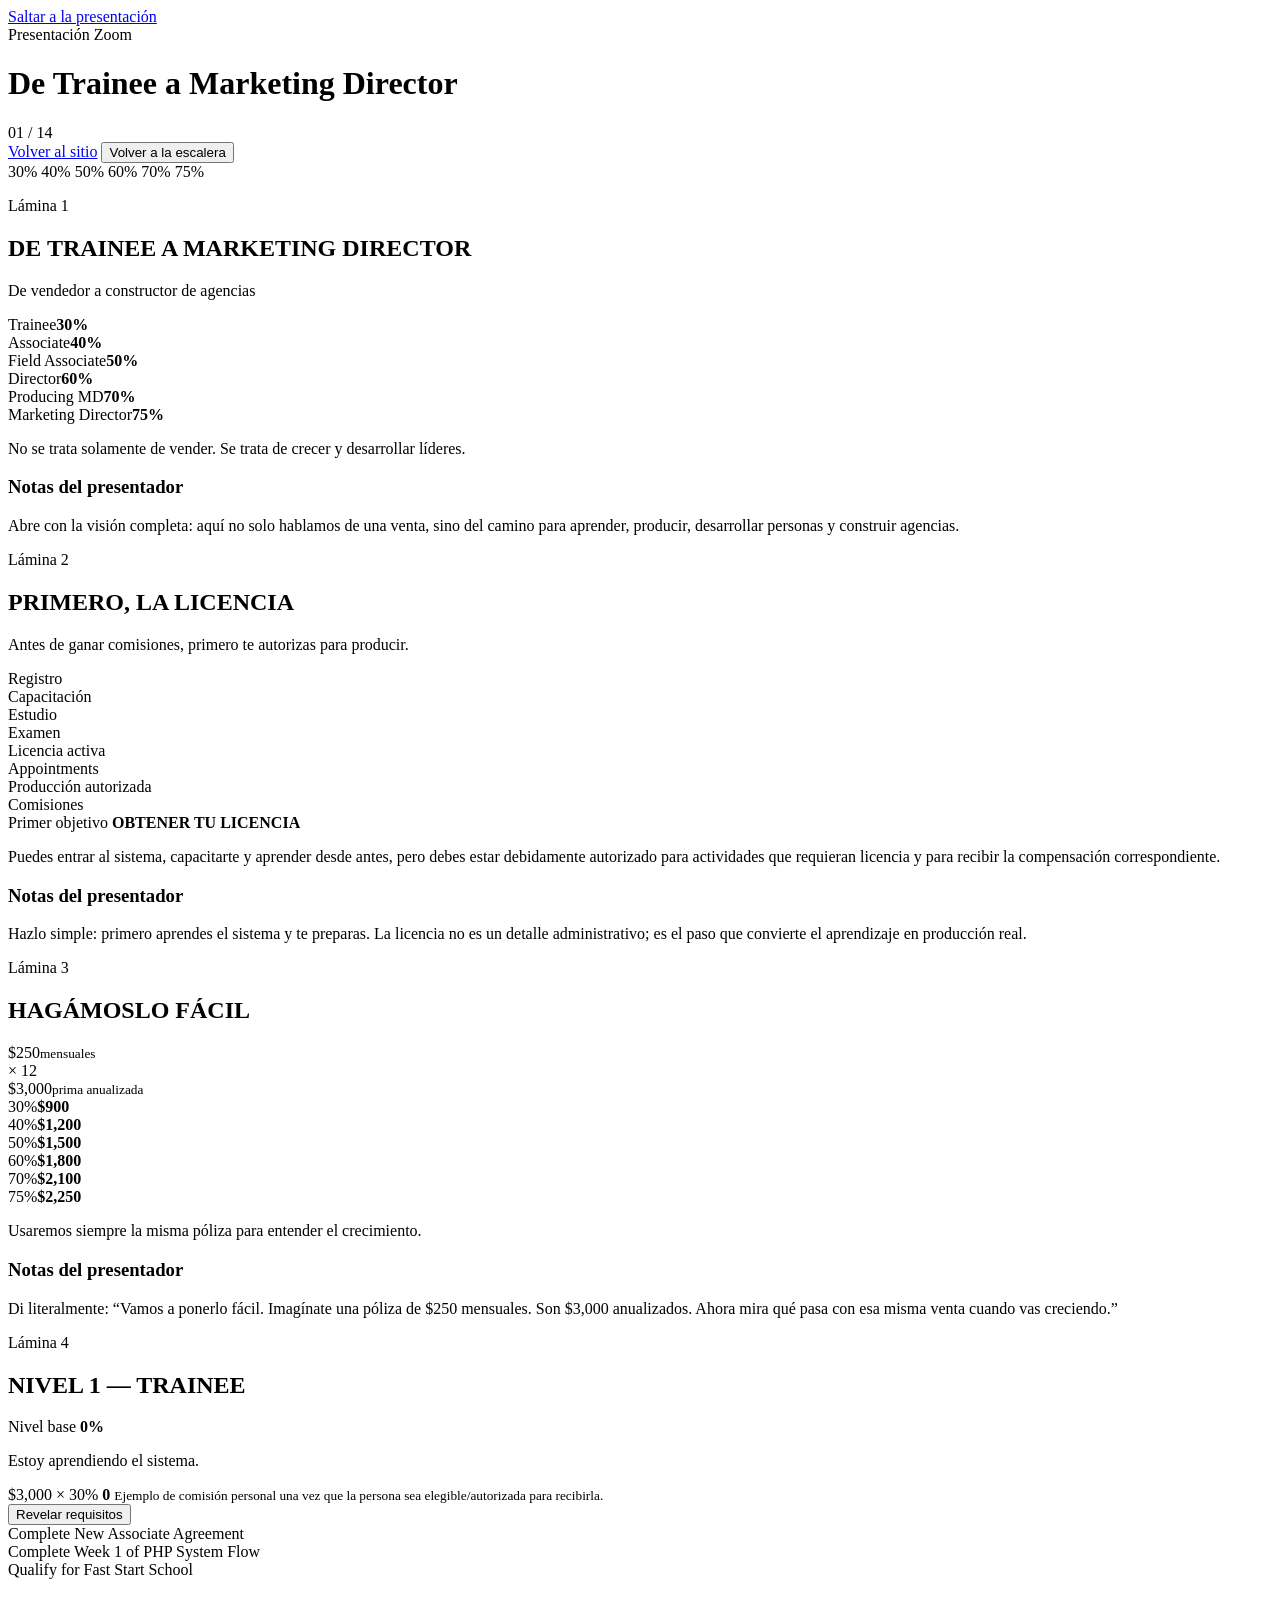
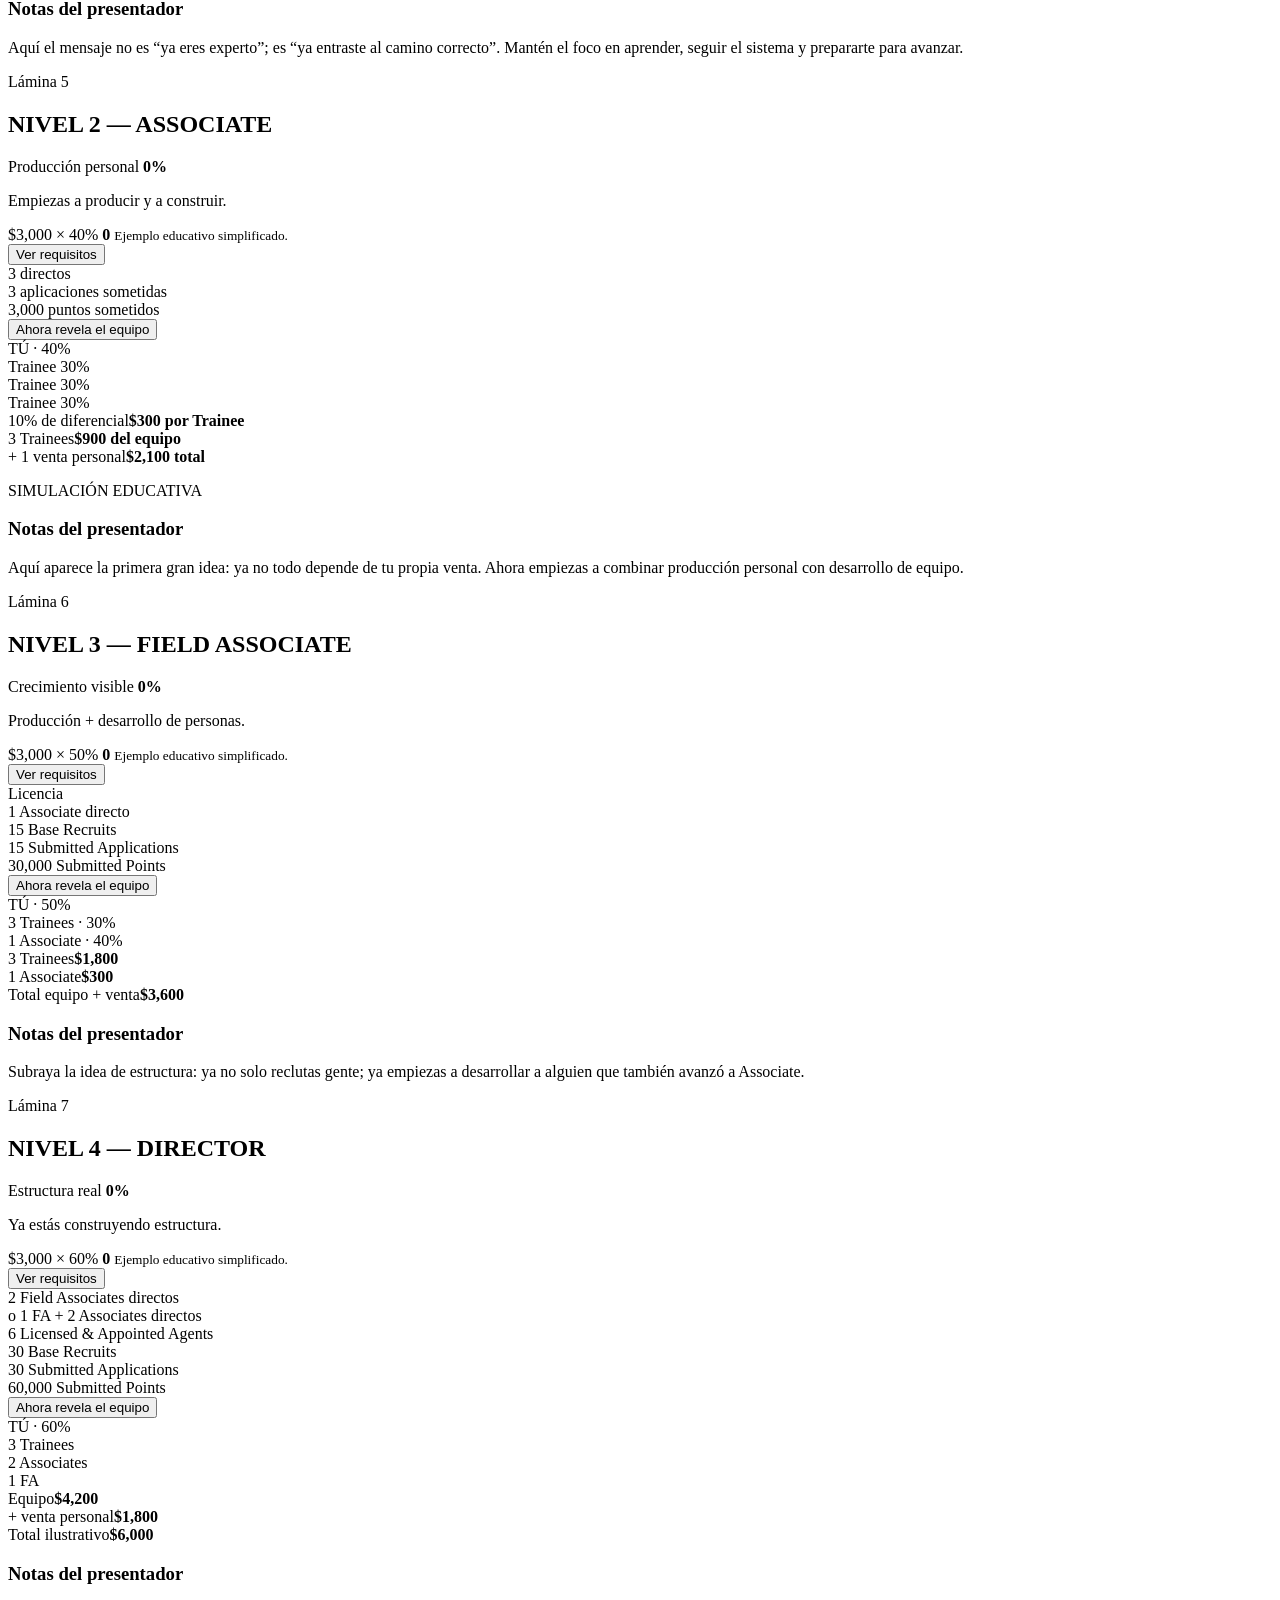
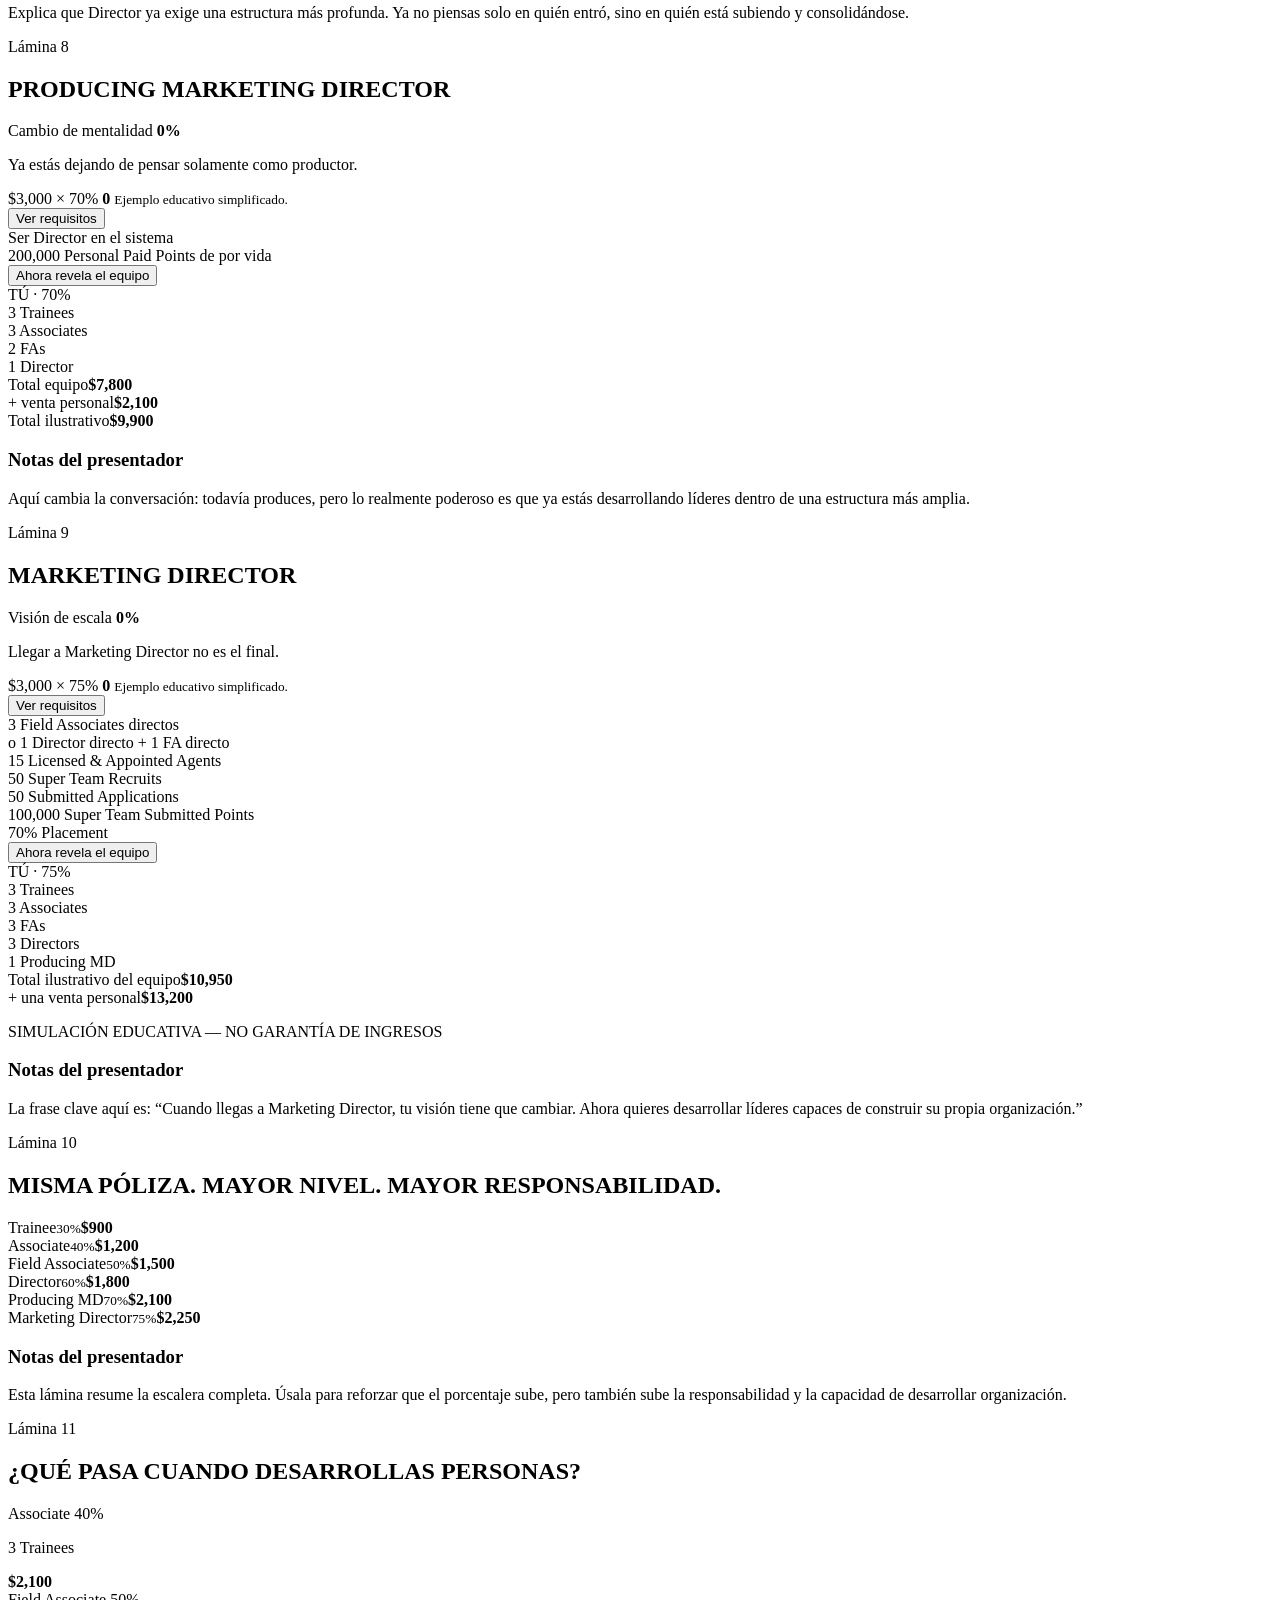
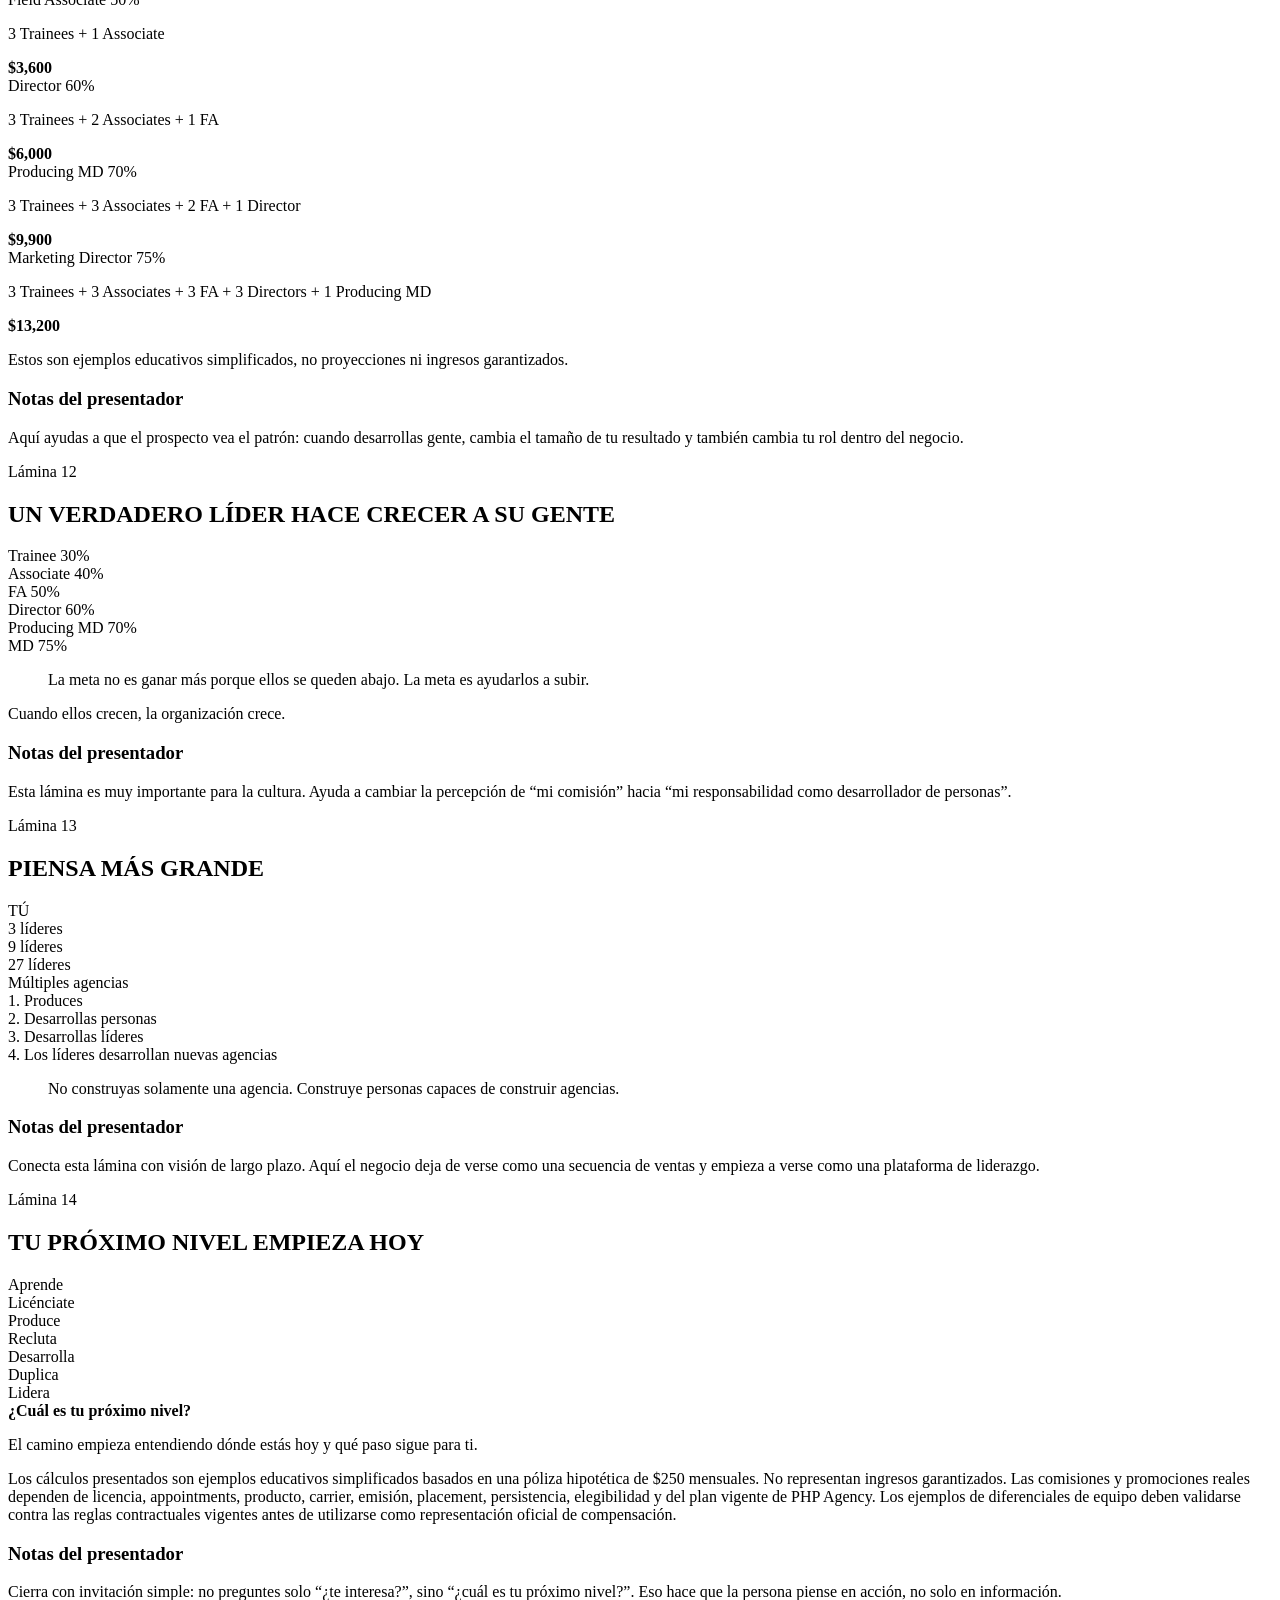
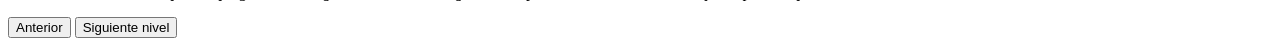
==== career/index.html @ f1b7c2bd "Add clean career route" ====
<!DOCTYPE html>
<html lang="es">
<head>
  <meta charset="UTF-8" />
  <meta name="viewport" content="width=device-width, initial-scale=1.0" />
  <meta name="robots" content="index,follow" />
  <meta
    name="description"
    content="Presentación interactiva en español sobre el crecimiento en PHP Agency desde Trainee 30% hasta Marketing Director 75%."
  />
  <title>De Trainee a Marketing Director | Presentación Interactiva PHP</title>
  <meta name="theme-color" content="#0f0b0b" />
  <link rel="preconnect" href="https://fonts.googleapis.com" />
  <link rel="preconnect" href="https://fonts.gstatic.com" crossorigin />
  <link href="https://fonts.googleapis.com/css2?family=Manrope:wght@400;500;600;700;800&family=Sora:wght@400;600;700;800&display=swap" rel="stylesheet" />
  <link rel="stylesheet" href="../oportunidad.css" />
</head>
<body>
  <a class="skip-link" href="#deck">Saltar a la presentación</a>

  <header class="topbar">
    <div class="brand">
      <span class="brand__eyebrow">Presentación Zoom</span>
      <h1 class="brand__title">De Trainee a Marketing Director</h1>
    </div>
    <div class="topbar__meta">
      <div class="slide-count">
        <span id="slide-current">01</span>
        <span>/</span>
        <span id="slide-total">14</span>
      </div>
      <a class="ghost-btn" href="../index.html#agentes">Volver al sitio</a>
      <button class="ghost-btn" id="overview-button" type="button">Volver a la escalera</button>
    </div>
  </header>

  <div class="progress-shell" aria-hidden="true">
    <div class="progress-track">
      <div class="progress-fill" id="deck-progress"></div>
    </div>
    <div class="progress-labels">
      <span>30%</span>
      <span>40%</span>
      <span>50%</span>
      <span>60%</span>
      <span>70%</span>
      <span>75%</span>
    </div>
  </div>

  <main class="deck" id="deck" aria-live="polite">
    <section class="slide is-active" data-slide="1" data-progress="30">
      <div class="slide__content">
        <p class="eyebrow">Lámina 1</p>
        <h2 class="slide__title">DE TRAINEE A MARKETING DIRECTOR</h2>
        <p class="slide__subtitle">De vendedor a constructor de agencias</p>

        <div class="ladder ladder--hero">
          <div class="ladder-step is-lit"><span>Trainee</span><strong>30%</strong></div>
          <div class="ladder-step"><span>Associate</span><strong>40%</strong></div>
          <div class="ladder-step"><span>Field Associate</span><strong>50%</strong></div>
          <div class="ladder-step"><span>Director</span><strong>60%</strong></div>
          <div class="ladder-step"><span>Producing MD</span><strong>70%</strong></div>
          <div class="ladder-step ladder-step--final"><span>Marketing Director</span><strong>75%</strong></div>
        </div>

        <p class="hero-quote">No se trata solamente de vender. Se trata de crecer y desarrollar líderes.</p>
      </div>
      <aside class="speaker-note">
        <h3>Notas del presentador</h3>
        <p>Abre con la visión completa: aquí no solo hablamos de una venta, sino del camino para aprender, producir, desarrollar personas y construir agencias.</p>
      </aside>
    </section>

    <section class="slide" data-slide="2" data-progress="30">
      <div class="slide__content">
        <p class="eyebrow">Lámina 2</p>
        <h2 class="slide__title">PRIMERO, LA LICENCIA</h2>
        <p class="slide__subtitle">Antes de ganar comisiones, primero te autorizas para producir.</p>

        <div class="flow-line">
          <div class="flow-node">Registro</div>
          <div class="flow-node">Capacitación</div>
          <div class="flow-node">Estudio</div>
          <div class="flow-node">Examen</div>
          <div class="flow-node is-accent">Licencia activa</div>
          <div class="flow-node">Appointments</div>
          <div class="flow-node">Producción autorizada</div>
          <div class="flow-node">Comisiones</div>
        </div>

        <div class="focus-panel">
          <span class="focus-panel__tag">Primer objetivo</span>
          <strong>OBTENER TU LICENCIA</strong>
          <p>Puedes entrar al sistema, capacitarte y aprender desde antes, pero debes estar debidamente autorizado para actividades que requieran licencia y para recibir la compensación correspondiente.</p>
        </div>
      </div>
      <aside class="speaker-note">
        <h3>Notas del presentador</h3>
        <p>Hazlo simple: primero aprendes el sistema y te preparas. La licencia no es un detalle administrativo; es el paso que convierte el aprendizaje en producción real.</p>
      </aside>
    </section>

    <section class="slide" data-slide="3" data-progress="30">
      <div class="slide__content">
        <p class="eyebrow">Lámina 3</p>
        <h2 class="slide__title">HAGÁMOSLO FÁCIL</h2>
        <div class="policy-math">
          <div class="math-card"><span>$250</span><small>mensuales</small></div>
          <div class="math-operator">× 12</div>
          <div class="math-card"><span>$3,000</span><small>prima anualizada</small></div>
        </div>

        <div class="mini-commissions">
          <div><span>30%</span><strong>$900</strong></div>
          <div><span>40%</span><strong>$1,200</strong></div>
          <div><span>50%</span><strong>$1,500</strong></div>
          <div><span>60%</span><strong>$1,800</strong></div>
          <div><span>70%</span><strong>$2,100</strong></div>
          <div><span>75%</span><strong>$2,250</strong></div>
        </div>

        <p class="hero-quote">Usaremos siempre la misma póliza para entender el crecimiento.</p>
      </div>
      <aside class="speaker-note">
        <h3>Notas del presentador</h3>
        <p>Di literalmente: “Vamos a ponerlo fácil. Imagínate una póliza de $250 mensuales. Son $3,000 anualizados. Ahora mira qué pasa con esa misma venta cuando vas creciendo.”</p>
      </aside>
    </section>

    <section class="slide slide--level" data-slide="4" data-progress="30">
      <div class="slide__content">
        <p class="eyebrow">Lámina 4</p>
        <h2 class="slide__title">NIVEL 1 — TRAINEE</h2>
        <div class="level-hero">
          <div class="level-rate">
            <span class="level-rate__label">Nivel base</span>
            <strong class="count-up" data-target="30" data-suffix="%">0%</strong>
            <p>Estoy aprendiendo el sistema.</p>
          </div>
          <div class="level-value">
            <span>$3,000 × 30%</span>
            <strong class="count-up" data-target="900" data-prefix="$">0</strong>
            <small>Ejemplo de comisión personal una vez que la persona sea elegible/autorizada para recibirla.</small>
          </div>
        </div>

        <div class="reveal-stage is-visible" data-stage="0">
          <button class="stage-btn" type="button" data-stage-next>Revelar requisitos</button>
        </div>
        <div class="reveal-stage" data-stage="1">
          <div class="requirements">
            <div class="requirement">Complete New Associate Agreement</div>
            <div class="requirement">Complete Week 1 of PHP System Flow</div>
            <div class="requirement">Qualify for Fast Start School</div>
          </div>
        </div>
      </div>
      <aside class="speaker-note">
        <h3>Notas del presentador</h3>
        <p>Aquí el mensaje no es “ya eres experto”; es “ya entraste al camino correcto”. Mantén el foco en aprender, seguir el sistema y prepararte para avanzar.</p>
      </aside>
    </section>

    <section class="slide slide--level" data-slide="5" data-progress="40">
      <div class="slide__content">
        <p class="eyebrow">Lámina 5</p>
        <h2 class="slide__title">NIVEL 2 — ASSOCIATE</h2>
        <div class="level-hero">
          <div class="level-rate">
            <span class="level-rate__label">Producción personal</span>
            <strong class="count-up" data-target="40" data-suffix="%">0%</strong>
            <p>Empiezas a producir y a construir.</p>
          </div>
          <div class="level-value">
            <span>$3,000 × 40%</span>
            <strong class="count-up" data-target="1200" data-prefix="$">0</strong>
            <small>Ejemplo educativo simplificado.</small>
          </div>
        </div>

        <div class="stage-stack">
          <div class="reveal-stage is-visible" data-stage="0">
            <button class="stage-btn" type="button" data-stage-next>Ver requisitos</button>
          </div>
          <div class="reveal-stage" data-stage="1">
            <div class="requirements">
              <div class="requirement">3 directos</div>
              <div class="requirement">3 aplicaciones sometidas</div>
              <div class="requirement">3,000 puntos sometidos</div>
            </div>
            <button class="stage-btn" type="button" data-stage-next>Ahora revela el equipo</button>
          </div>
          <div class="reveal-stage" data-stage="2">
            <div class="org-chart">
              <div class="org-chart__leader">TÚ · 40%</div>
              <div class="org-chart__row">
                <div class="org-card">Trainee 30%</div>
                <div class="org-card">Trainee 30%</div>
                <div class="org-card">Trainee 30%</div>
              </div>
            </div>
            <div class="team-math">
              <div><span>10% de diferencial</span><strong>$300 por Trainee</strong></div>
              <div><span>3 Trainees</span><strong>$900 del equipo</strong></div>
              <div><span>+ 1 venta personal</span><strong>$2,100 total</strong></div>
            </div>
            <p class="sim-tag">SIMULACIÓN EDUCATIVA</p>
          </div>
        </div>
      </div>
      <aside class="speaker-note">
        <h3>Notas del presentador</h3>
        <p>Aquí aparece la primera gran idea: ya no todo depende de tu propia venta. Ahora empiezas a combinar producción personal con desarrollo de equipo.</p>
      </aside>
    </section>

    <section class="slide slide--level" data-slide="6" data-progress="50">
      <div class="slide__content">
        <p class="eyebrow">Lámina 6</p>
        <h2 class="slide__title">NIVEL 3 — FIELD ASSOCIATE</h2>
        <div class="level-hero">
          <div class="level-rate">
            <span class="level-rate__label">Crecimiento visible</span>
            <strong class="count-up" data-target="50" data-suffix="%">0%</strong>
            <p>Producción + desarrollo de personas.</p>
          </div>
          <div class="level-value">
            <span>$3,000 × 50%</span>
            <strong class="count-up" data-target="1500" data-prefix="$">0</strong>
            <small>Ejemplo educativo simplificado.</small>
          </div>
        </div>

        <div class="stage-stack">
          <div class="reveal-stage is-visible" data-stage="0">
            <button class="stage-btn" type="button" data-stage-next>Ver requisitos</button>
          </div>
          <div class="reveal-stage" data-stage="1">
            <div class="requirements requirements--dense">
              <div class="requirement">Licencia</div>
              <div class="requirement">1 Associate directo</div>
              <div class="requirement">15 Base Recruits</div>
              <div class="requirement">15 Submitted Applications</div>
              <div class="requirement">30,000 Submitted Points</div>
            </div>
            <button class="stage-btn" type="button" data-stage-next>Ahora revela el equipo</button>
          </div>
          <div class="reveal-stage" data-stage="2">
            <div class="org-chart">
              <div class="org-chart__leader">TÚ · 50%</div>
              <div class="org-chart__row">
                <div class="org-card">3 Trainees · 30%</div>
                <div class="org-card">1 Associate · 40%</div>
              </div>
            </div>
            <div class="team-math">
              <div><span>3 Trainees</span><strong>$1,800</strong></div>
              <div><span>1 Associate</span><strong>$300</strong></div>
              <div><span>Total equipo + venta</span><strong>$3,600</strong></div>
            </div>
          </div>
        </div>
      </div>
      <aside class="speaker-note">
        <h3>Notas del presentador</h3>
        <p>Subraya la idea de estructura: ya no solo reclutas gente; ya empiezas a desarrollar a alguien que también avanzó a Associate.</p>
      </aside>
    </section>

    <section class="slide slide--level" data-slide="7" data-progress="60">
      <div class="slide__content">
        <p class="eyebrow">Lámina 7</p>
        <h2 class="slide__title">NIVEL 4 — DIRECTOR</h2>
        <div class="level-hero">
          <div class="level-rate">
            <span class="level-rate__label">Estructura real</span>
            <strong class="count-up" data-target="60" data-suffix="%">0%</strong>
            <p>Ya estás construyendo estructura.</p>
          </div>
          <div class="level-value">
            <span>$3,000 × 60%</span>
            <strong class="count-up" data-target="1800" data-prefix="$">0</strong>
            <small>Ejemplo educativo simplificado.</small>
          </div>
        </div>

        <div class="stage-stack">
          <div class="reveal-stage is-visible" data-stage="0">
            <button class="stage-btn" type="button" data-stage-next>Ver requisitos</button>
          </div>
          <div class="reveal-stage" data-stage="1">
            <div class="requirements requirements--dense">
              <div class="requirement">2 Field Associates directos</div>
              <div class="requirement">o 1 FA + 2 Associates directos</div>
              <div class="requirement">6 Licensed &amp; Appointed Agents</div>
              <div class="requirement">30 Base Recruits</div>
              <div class="requirement">30 Submitted Applications</div>
              <div class="requirement">60,000 Submitted Points</div>
            </div>
            <button class="stage-btn" type="button" data-stage-next>Ahora revela el equipo</button>
          </div>
          <div class="reveal-stage" data-stage="2">
            <div class="org-chart">
              <div class="org-chart__leader">TÚ · 60%</div>
              <div class="org-chart__row">
                <div class="org-card">3 Trainees</div>
                <div class="org-card">2 Associates</div>
                <div class="org-card">1 FA</div>
              </div>
            </div>
            <div class="team-math">
              <div><span>Equipo</span><strong>$4,200</strong></div>
              <div><span>+ venta personal</span><strong>$1,800</strong></div>
              <div><span>Total ilustrativo</span><strong>$6,000</strong></div>
            </div>
          </div>
        </div>
      </div>
      <aside class="speaker-note">
        <h3>Notas del presentador</h3>
        <p>Explica que Director ya exige una estructura más profunda. Ya no piensas solo en quién entró, sino en quién está subiendo y consolidándose.</p>
      </aside>
    </section>

    <section class="slide slide--level" data-slide="8" data-progress="70">
      <div class="slide__content">
        <p class="eyebrow">Lámina 8</p>
        <h2 class="slide__title">PRODUCING MARKETING DIRECTOR</h2>
        <div class="level-hero">
          <div class="level-rate">
            <span class="level-rate__label">Cambio de mentalidad</span>
            <strong class="count-up" data-target="70" data-suffix="%">0%</strong>
            <p>Ya estás dejando de pensar solamente como productor.</p>
          </div>
          <div class="level-value">
            <span>$3,000 × 70%</span>
            <strong class="count-up" data-target="2100" data-prefix="$">0</strong>
            <small>Ejemplo educativo simplificado.</small>
          </div>
        </div>

        <div class="stage-stack">
          <div class="reveal-stage is-visible" data-stage="0">
            <button class="stage-btn" type="button" data-stage-next>Ver requisitos</button>
          </div>
          <div class="reveal-stage" data-stage="1">
            <div class="requirements">
              <div class="requirement">Ser Director en el sistema</div>
              <div class="requirement">200,000 Personal Paid Points de por vida</div>
            </div>
            <button class="stage-btn" type="button" data-stage-next>Ahora revela el equipo</button>
          </div>
          <div class="reveal-stage" data-stage="2">
            <div class="org-chart org-chart--wide">
              <div class="org-chart__leader">TÚ · 70%</div>
              <div class="org-chart__row">
                <div class="org-card">3 Trainees</div>
                <div class="org-card">3 Associates</div>
                <div class="org-card">2 FAs</div>
                <div class="org-card">1 Director</div>
              </div>
            </div>
            <div class="team-math">
              <div><span>Total equipo</span><strong>$7,800</strong></div>
              <div><span>+ venta personal</span><strong>$2,100</strong></div>
              <div><span>Total ilustrativo</span><strong>$9,900</strong></div>
            </div>
          </div>
        </div>
      </div>
      <aside class="speaker-note">
        <h3>Notas del presentador</h3>
        <p>Aquí cambia la conversación: todavía produces, pero lo realmente poderoso es que ya estás desarrollando líderes dentro de una estructura más amplia.</p>
      </aside>
    </section>

    <section class="slide slide--level" data-slide="9" data-progress="75">
      <div class="slide__content">
        <p class="eyebrow">Lámina 9</p>
        <h2 class="slide__title">MARKETING DIRECTOR</h2>
        <div class="level-hero">
          <div class="level-rate">
            <span class="level-rate__label">Visión de escala</span>
            <strong class="count-up" data-target="75" data-suffix="%">0%</strong>
            <p>Llegar a Marketing Director no es el final.</p>
          </div>
          <div class="level-value">
            <span>$3,000 × 75%</span>
            <strong class="count-up" data-target="2250" data-prefix="$">0</strong>
            <small>Ejemplo educativo simplificado.</small>
          </div>
        </div>

        <div class="stage-stack">
          <div class="reveal-stage is-visible" data-stage="0">
            <button class="stage-btn" type="button" data-stage-next>Ver requisitos</button>
          </div>
          <div class="reveal-stage" data-stage="1">
            <div class="requirements requirements--dense">
              <div class="requirement">3 Field Associates directos</div>
              <div class="requirement">o 1 Director directo + 1 FA directo</div>
              <div class="requirement">15 Licensed &amp; Appointed Agents</div>
              <div class="requirement">50 Super Team Recruits</div>
              <div class="requirement">50 Submitted Applications</div>
              <div class="requirement">100,000 Super Team Submitted Points</div>
              <div class="requirement">70% Placement</div>
            </div>
            <button class="stage-btn" type="button" data-stage-next>Ahora revela el equipo</button>
          </div>
          <div class="reveal-stage" data-stage="2">
            <div class="org-chart org-chart--wide">
              <div class="org-chart__leader">TÚ · 75%</div>
              <div class="org-chart__row">
                <div class="org-card">3 Trainees</div>
                <div class="org-card">3 Associates</div>
                <div class="org-card">3 FAs</div>
                <div class="org-card">3 Directors</div>
                <div class="org-card">1 Producing MD</div>
              </div>
            </div>
            <div class="team-math">
              <div><span>Total ilustrativo del equipo</span><strong>$10,950</strong></div>
              <div><span>+ una venta personal</span><strong>$13,200</strong></div>
            </div>
            <p class="sim-tag">SIMULACIÓN EDUCATIVA — NO GARANTÍA DE INGRESOS</p>
          </div>
        </div>
      </div>
      <aside class="speaker-note">
        <h3>Notas del presentador</h3>
        <p>La frase clave aquí es: “Cuando llegas a Marketing Director, tu visión tiene que cambiar. Ahora quieres desarrollar líderes capaces de construir su propia organización.”</p>
      </aside>
    </section>

    <section class="slide" data-slide="10" data-progress="75">
      <div class="slide__content">
        <p class="eyebrow">Lámina 10</p>
        <h2 class="slide__title">MISMA PÓLIZA. MAYOR NIVEL. MAYOR RESPONSABILIDAD.</h2>
        <div class="ladder ladder--full">
          <div class="ladder-step is-lit"><span>Trainee</span><small>30%</small><strong>$900</strong></div>
          <div class="ladder-step is-lit"><span>Associate</span><small>40%</small><strong>$1,200</strong></div>
          <div class="ladder-step is-lit"><span>Field Associate</span><small>50%</small><strong>$1,500</strong></div>
          <div class="ladder-step is-lit"><span>Director</span><small>60%</small><strong>$1,800</strong></div>
          <div class="ladder-step is-lit"><span>Producing MD</span><small>70%</small><strong>$2,100</strong></div>
          <div class="ladder-step ladder-step--final is-lit"><span>Marketing Director</span><small>75%</small><strong>$2,250</strong></div>
        </div>
      </div>
      <aside class="speaker-note">
        <h3>Notas del presentador</h3>
        <p>Esta lámina resume la escalera completa. Úsala para reforzar que el porcentaje sube, pero también sube la responsabilidad y la capacidad de desarrollar organización.</p>
      </aside>
    </section>

    <section class="slide" data-slide="11" data-progress="75">
      <div class="slide__content">
        <p class="eyebrow">Lámina 11</p>
        <h2 class="slide__title">¿QUÉ PASA CUANDO DESARROLLAS PERSONAS?</h2>
        <div class="comparison-grid">
          <article class="comparison-card">
            <span>Associate 40%</span>
            <p>3 Trainees</p>
            <strong>$2,100</strong>
          </article>
          <article class="comparison-card">
            <span>Field Associate 50%</span>
            <p>3 Trainees + 1 Associate</p>
            <strong>$3,600</strong>
          </article>
          <article class="comparison-card">
            <span>Director 60%</span>
            <p>3 Trainees + 2 Associates + 1 FA</p>
            <strong>$6,000</strong>
          </article>
          <article class="comparison-card">
            <span>Producing MD 70%</span>
            <p>3 Trainees + 3 Associates + 2 FA + 1 Director</p>
            <strong>$9,900</strong>
          </article>
          <article class="comparison-card comparison-card--featured">
            <span>Marketing Director 75%</span>
            <p>3 Trainees + 3 Associates + 3 FA + 3 Directors + 1 Producing MD</p>
            <strong>$13,200</strong>
          </article>
        </div>
        <p class="foot-disclaimer">Estos son ejemplos educativos simplificados, no proyecciones ni ingresos garantizados.</p>
      </div>
      <aside class="speaker-note">
        <h3>Notas del presentador</h3>
        <p>Aquí ayudas a que el prospecto vea el patrón: cuando desarrollas gente, cambia el tamaño de tu resultado y también cambia tu rol dentro del negocio.</p>
      </aside>
    </section>

    <section class="slide" data-slide="12" data-progress="75">
      <div class="slide__content">
        <p class="eyebrow">Lámina 12</p>
        <h2 class="slide__title">UN VERDADERO LÍDER HACE CRECER A SU GENTE</h2>
        <div class="leadership-flow">
          <div class="leadership-step">Trainee 30%</div>
          <div class="leadership-step">Associate 40%</div>
          <div class="leadership-step">FA 50%</div>
          <div class="leadership-step">Director 60%</div>
          <div class="leadership-step">Producing MD 70%</div>
          <div class="leadership-step leadership-step--gold">MD 75%</div>
        </div>
        <blockquote class="big-quote">La meta no es ganar más porque ellos se queden abajo. La meta es ayudarlos a subir.</blockquote>
        <p class="slide__subtitle">Cuando ellos crecen, la organización crece.</p>
      </div>
      <aside class="speaker-note">
        <h3>Notas del presentador</h3>
        <p>Esta lámina es muy importante para la cultura. Ayuda a cambiar la percepción de “mi comisión” hacia “mi responsabilidad como desarrollador de personas”.</p>
      </aside>
    </section>

    <section class="slide" data-slide="13" data-progress="75">
      <div class="slide__content">
        <p class="eyebrow">Lámina 13</p>
        <h2 class="slide__title">PIENSA MÁS GRANDE</h2>
        <div class="scale-visual">
          <div class="scale-tier scale-tier--1">TÚ</div>
          <div class="scale-tier scale-tier--2">3 líderes</div>
          <div class="scale-tier scale-tier--3">9 líderes</div>
          <div class="scale-tier scale-tier--4">27 líderes</div>
          <div class="scale-tier scale-tier--5">Múltiples agencias</div>
        </div>
        <div class="four-steps">
          <div>1. Produces</div>
          <div>2. Desarrollas personas</div>
          <div>3. Desarrollas líderes</div>
          <div>4. Los líderes desarrollan nuevas agencias</div>
        </div>
        <blockquote class="big-quote">No construyas solamente una agencia. Construye personas capaces de construir agencias.</blockquote>
      </div>
      <aside class="speaker-note">
        <h3>Notas del presentador</h3>
        <p>Conecta esta lámina con visión de largo plazo. Aquí el negocio deja de verse como una secuencia de ventas y empieza a verse como una plataforma de liderazgo.</p>
      </aside>
    </section>

    <section class="slide" data-slide="14" data-progress="75">
      <div class="slide__content">
        <p class="eyebrow">Lámina 14</p>
        <h2 class="slide__title">TU PRÓXIMO NIVEL EMPIEZA HOY</h2>
        <div class="flow-line flow-line--cta">
          <div class="flow-node">Aprende</div>
          <div class="flow-node">Licénciate</div>
          <div class="flow-node">Produce</div>
          <div class="flow-node">Recluta</div>
          <div class="flow-node">Desarrolla</div>
          <div class="flow-node">Duplica</div>
          <div class="flow-node is-accent">Lidera</div>
        </div>
        <div class="closing-card">
          <strong>¿Cuál es tu próximo nivel?</strong>
          <p>El camino empieza entendiendo dónde estás hoy y qué paso sigue para ti.</p>
        </div>
        <p class="foot-disclaimer foot-disclaimer--long">
          Los cálculos presentados son ejemplos educativos simplificados basados en una póliza hipotética de $250 mensuales. No representan ingresos garantizados. Las comisiones y promociones reales dependen de licencia, appointments, producto, carrier, emisión, placement, persistencia, elegibilidad y del plan vigente de PHP Agency. Los ejemplos de diferenciales de equipo deben validarse contra las reglas contractuales vigentes antes de utilizarse como representación oficial de compensación.
        </p>
      </div>
      <aside class="speaker-note">
        <h3>Notas del presentador</h3>
        <p>Cierra con invitación simple: no preguntes solo “¿te interesa?”, sino “¿cuál es tu próximo nivel?”. Eso hace que la persona piense en acción, no solo en información.</p>
      </aside>
    </section>
  </main>

  <nav class="deck-controls" aria-label="Controles de la presentación">
    <button class="control-btn" id="prev-button" type="button">Anterior</button>
    <button class="control-btn control-btn--primary" id="next-button" type="button">Siguiente nivel</button>
  </nav>

  <script src="../oportunidad.js"></script>
</body>
</html>
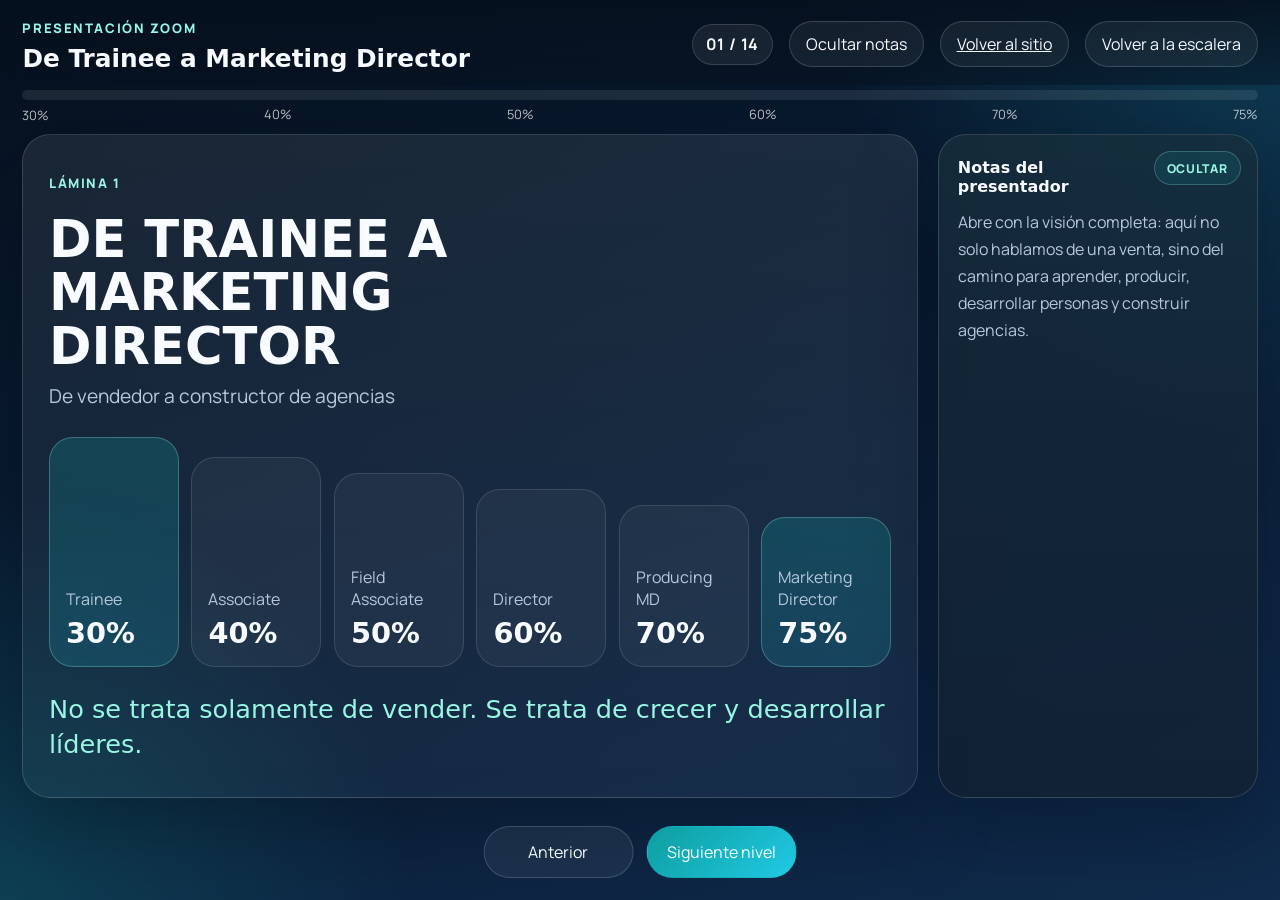
==== commit 25cc8653: "Polish career presentation deck" ====
--- a/career/index.html
+++ b/career/index.html
@@ -9,7 +9,7 @@
     content="Presentación interactiva en español sobre el crecimiento en PHP Agency desde Trainee 30% hasta Marketing Director 75%."
   />
   <title>De Trainee a Marketing Director | Presentación Interactiva PHP</title>
-  <meta name="theme-color" content="#0f0b0b" />
+  <meta name="theme-color" content="#0b1f3a" />
   <link rel="preconnect" href="https://fonts.googleapis.com" />
   <link rel="preconnect" href="https://fonts.gstatic.com" crossorigin />
   <link href="https://fonts.googleapis.com/css2?family=Manrope:wght@400;500;600;700;800&family=Sora:wght@400;600;700;800&display=swap" rel="stylesheet" />
@@ -29,6 +29,7 @@
         <span>/</span>
         <span id="slide-total">14</span>
       </div>
+      <button class="ghost-btn" id="notes-toggle" type="button" aria-pressed="false">Ocultar notas</button>
       <a class="ghost-btn" href="../index.html#agentes">Volver al sitio</a>
       <button class="ghost-btn" id="overview-button" type="button">Volver a la escalera</button>
     </div>
--- a/oportunidad.css
+++ b/oportunidad.css
@@ -0,0 +1,791 @@
+:root {
+  --bg: #071628;
+  --bg-soft: #0b1f3a;
+  --panel: rgba(255, 255, 255, 0.07);
+  --panel-strong: rgba(255, 255, 255, 0.12);
+  --text: #f8fbff;
+  --muted: #b7c8dc;
+  --red: #0ea5a4;
+  --red-bright: #22d3ee;
+  --gold: #18c7b7;
+  --gold-soft: #99f6e4;
+  --line: rgba(255, 255, 255, 0.14);
+  --shadow: 0 24px 80px rgba(3, 12, 24, 0.35);
+  --radius: 28px;
+  --font-display: "Sora", system-ui, sans-serif;
+  --font-body: "Manrope", system-ui, sans-serif;
+}
+
+*,
+*::before,
+*::after {
+  box-sizing: border-box;
+}
+
+html {
+  font-size: 16px;
+  scroll-behavior: smooth;
+}
+
+body {
+  margin: 0;
+  min-height: 100vh;
+  font-family: var(--font-body);
+  color: var(--text);
+  background:
+    radial-gradient(circle at top right, rgba(34, 211, 238, 0.18), transparent 28%),
+    radial-gradient(circle at bottom left, rgba(24, 199, 183, 0.18), transparent 26%),
+    linear-gradient(160deg, #05111f 0%, #0a1d35 48%, #102b4c 100%);
+  overflow: hidden;
+}
+
+a,
+button {
+  font: inherit;
+}
+
+button {
+  cursor: pointer;
+}
+
+.skip-link {
+  position: absolute;
+  left: -999px;
+}
+
+.skip-link:focus {
+  left: 1rem;
+  top: 1rem;
+  z-index: 1000;
+  padding: 0.75rem 1rem;
+  border-radius: 999px;
+  background: #fff;
+  color: #000;
+}
+
+.topbar {
+  position: fixed;
+  inset: 0 0 auto;
+  z-index: 30;
+  display: flex;
+  align-items: center;
+  justify-content: space-between;
+  gap: 1rem;
+  padding: 1rem 1.4rem 0.75rem;
+  background: linear-gradient(180deg, rgba(6, 17, 31, 0.94), rgba(6, 17, 31, 0.45));
+  backdrop-filter: blur(12px);
+}
+
+.brand__eyebrow,
+.eyebrow {
+  display: inline-flex;
+  align-items: center;
+  gap: 0.45rem;
+  font-size: 0.82rem;
+  font-weight: 800;
+  letter-spacing: 0.12em;
+  text-transform: uppercase;
+  color: var(--gold-soft);
+}
+
+.brand__title {
+  margin: 0.35rem 0 0;
+  font-family: var(--font-display);
+  font-size: clamp(1.15rem, 2vw, 1.55rem);
+}
+
+.topbar__meta {
+  display: flex;
+  align-items: center;
+  gap: 1rem;
+}
+
+.slide-count {
+  display: flex;
+  align-items: center;
+  gap: 0.3rem;
+  padding: 0.55rem 0.85rem;
+  border: 1px solid var(--line);
+  border-radius: 999px;
+  background: rgba(255, 255, 255, 0.07);
+  font-weight: 700;
+}
+
+.ghost-btn,
+.control-btn,
+.stage-btn {
+  border: 1px solid rgba(255, 255, 255, 0.16);
+  border-radius: 999px;
+  color: var(--text);
+  background: rgba(255, 255, 255, 0.06);
+  transition: transform 180ms ease, background 180ms ease, border-color 180ms ease;
+}
+
+.ghost-btn:hover,
+.control-btn:hover,
+.stage-btn:hover {
+  transform: translateY(-1px);
+  background: rgba(255, 255, 255, 0.12);
+}
+
+.ghost-btn {
+  padding: 0.7rem 1rem;
+}
+
+.progress-shell {
+  position: fixed;
+  top: 5.6rem;
+  left: 1.4rem;
+  right: 1.4rem;
+  z-index: 25;
+}
+
+.progress-track {
+  height: 10px;
+  border-radius: 999px;
+  background: rgba(255, 255, 255, 0.09);
+  overflow: hidden;
+}
+
+.progress-fill {
+  width: 0;
+  height: 100%;
+  border-radius: inherit;
+  background: linear-gradient(90deg, var(--red-bright), var(--gold));
+  box-shadow: 0 0 26px rgba(24, 199, 183, 0.45);
+  transition: width 420ms ease;
+}
+
+.progress-labels {
+  display: flex;
+  justify-content: space-between;
+  margin-top: 0.35rem;
+  font-size: 0.8rem;
+  color: rgba(255, 255, 255, 0.72);
+}
+
+.deck {
+  position: relative;
+  min-height: 100vh;
+}
+
+.slide {
+  position: absolute;
+  inset: 0;
+  display: grid;
+  grid-template-columns: minmax(0, 1fr) 320px;
+  gap: 1.25rem;
+  align-items: stretch;
+  padding: 8.4rem 1.4rem 6.4rem;
+  opacity: 0;
+  pointer-events: none;
+  transform: translateX(40px) scale(0.98);
+  transition: opacity 360ms ease, transform 360ms ease;
+}
+
+.slide.is-active {
+  opacity: 1;
+  pointer-events: auto;
+  transform: translateX(0) scale(1);
+}
+
+.slide__content,
+.speaker-note {
+  border: 1px solid var(--line);
+  border-radius: var(--radius);
+  background: linear-gradient(180deg, rgba(255, 255, 255, 0.08), rgba(255, 255, 255, 0.035));
+  box-shadow: var(--shadow);
+}
+
+.slide__content {
+  padding: clamp(1.35rem, 2vw, 2rem);
+  overflow: auto;
+}
+
+.speaker-note {
+  position: relative;
+  padding: 1.4rem 1.2rem;
+  overflow: auto;
+  background:
+    linear-gradient(180deg, rgba(153, 246, 228, 0.08), rgba(255, 255, 255, 0.03)),
+    rgba(8, 24, 42, 0.78);
+}
+
+.speaker-note h3 {
+  margin-top: 0;
+  margin-bottom: 0.8rem;
+  font-family: var(--font-display);
+  font-size: 1rem;
+  padding-right: 5.5rem;
+}
+
+.speaker-note p {
+  margin: 0;
+  color: var(--muted);
+  line-height: 1.7;
+}
+
+.speaker-note__dismiss {
+  position: absolute;
+  top: 1rem;
+  right: 1rem;
+  padding: 0.45rem 0.75rem;
+  border-radius: 999px;
+  border: 1px solid rgba(153, 246, 228, 0.24);
+  background: rgba(14, 165, 164, 0.14);
+  color: var(--gold-soft);
+  font-size: 0.76rem;
+  font-weight: 800;
+  letter-spacing: 0.06em;
+  text-transform: uppercase;
+}
+
+.speaker-note__dismiss:hover {
+  background: rgba(14, 165, 164, 0.22);
+}
+
+.slide__title {
+  margin: 0.5rem 0 0.65rem;
+  font-family: var(--font-display);
+  font-size: clamp(2rem, 4vw, 3.85rem);
+  line-height: 1.04;
+  max-width: 13ch;
+}
+
+.slide__subtitle {
+  margin: 0;
+  max-width: 54rem;
+  font-size: clamp(1rem, 1.7vw, 1.2rem);
+  color: var(--muted);
+}
+
+.hero-quote,
+.big-quote {
+  margin: 1.6rem 0 0;
+  font-family: var(--font-display);
+  font-size: clamp(1.35rem, 2vw, 2rem);
+  line-height: 1.35;
+  color: var(--gold-soft);
+}
+
+.notes-hidden .slide {
+  grid-template-columns: minmax(0, 1fr);
+}
+
+.notes-hidden .speaker-note {
+  display: none;
+}
+
+.ladder {
+  display: grid;
+  gap: 0.8rem;
+  margin-top: 1.7rem;
+}
+
+.ladder--hero {
+  grid-template-columns: repeat(6, minmax(0, 1fr));
+}
+
+.ladder--full {
+  grid-template-columns: repeat(6, minmax(0, 1fr));
+  align-items: end;
+}
+
+.ladder-step {
+  position: relative;
+  min-height: 150px;
+  padding: 1rem;
+  border: 1px solid rgba(255, 255, 255, 0.12);
+  border-radius: 24px;
+  background: rgba(255, 255, 255, 0.045);
+  display: flex;
+  flex-direction: column;
+  justify-content: flex-end;
+  gap: 0.35rem;
+  animation: floatStep 3.8s ease-in-out infinite;
+}
+
+.ladder-step:nth-child(2) { margin-top: 1.25rem; animation-delay: 0.15s; }
+.ladder-step:nth-child(3) { margin-top: 2.25rem; animation-delay: 0.3s; }
+.ladder-step:nth-child(4) { margin-top: 3.25rem; animation-delay: 0.45s; }
+.ladder-step:nth-child(5) { margin-top: 4.25rem; animation-delay: 0.6s; }
+.ladder-step:nth-child(6) { margin-top: 5rem; animation-delay: 0.75s; }
+
+.ladder-step--final,
+.is-lit {
+  background: linear-gradient(180deg, rgba(14, 165, 164, 0.24), rgba(34, 211, 238, 0.14));
+  border-color: rgba(153, 246, 228, 0.28);
+}
+
+.ladder-step span,
+.ladder-step small {
+  color: var(--muted);
+}
+
+.ladder-step strong {
+  font-size: 1.8rem;
+  font-family: var(--font-display);
+}
+
+.flow-line {
+  display: grid;
+  grid-template-columns: repeat(8, minmax(0, 1fr));
+  gap: 0.8rem;
+  margin-top: 1.8rem;
+}
+
+.flow-line--cta {
+  grid-template-columns: repeat(7, minmax(0, 1fr));
+}
+
+.flow-node {
+  position: relative;
+  padding: 1rem 0.8rem;
+  border-radius: 20px;
+  text-align: center;
+  font-weight: 700;
+  border: 1px solid var(--line);
+  background: rgba(255, 255, 255, 0.05);
+}
+
+.flow-node::after {
+  content: "";
+  position: absolute;
+  top: 50%;
+  right: -0.68rem;
+  width: 0.68rem;
+  height: 2px;
+  background: rgba(255, 255, 255, 0.24);
+}
+
+.flow-node:last-child::after {
+  display: none;
+}
+
+.flow-node.is-accent {
+  background: linear-gradient(180deg, rgba(14, 165, 164, 0.34), rgba(34, 211, 238, 0.16));
+  border-color: rgba(153, 246, 228, 0.28);
+}
+
+.focus-panel,
+.closing-card {
+  margin-top: 1.5rem;
+  padding: 1.3rem 1.35rem;
+  border-radius: 24px;
+  border: 1px solid rgba(153, 246, 228, 0.24);
+  background: linear-gradient(180deg, rgba(14, 165, 164, 0.14), rgba(255, 255, 255, 0.04));
+}
+
+.focus-panel__tag {
+  display: inline-block;
+  margin-bottom: 0.5rem;
+  font-size: 0.8rem;
+  font-weight: 800;
+  letter-spacing: 0.1em;
+  text-transform: uppercase;
+  color: var(--gold-soft);
+}
+
+.focus-panel strong,
+.closing-card strong {
+  display: block;
+  font-family: var(--font-display);
+  font-size: clamp(1.5rem, 2vw, 2rem);
+}
+
+.focus-panel p,
+.closing-card p,
+.foot-disclaimer {
+  margin-bottom: 0;
+  color: var(--muted);
+}
+
+.policy-math {
+  display: flex;
+  align-items: center;
+  gap: 1rem;
+  margin-top: 2rem;
+  flex-wrap: wrap;
+}
+
+.math-card,
+.math-operator {
+  display: grid;
+  place-items: center;
+}
+
+.math-card {
+  min-width: 230px;
+  min-height: 180px;
+  padding: 1rem;
+  border-radius: 28px;
+  border: 1px solid var(--line);
+  background: rgba(255, 255, 255, 0.05);
+}
+
+.math-card span {
+  font-family: var(--font-display);
+  font-size: clamp(2.3rem, 4vw, 4rem);
+}
+
+.math-card small {
+  color: var(--muted);
+}
+
+.math-operator {
+  font-family: var(--font-display);
+  font-size: 2rem;
+  color: var(--gold-soft);
+}
+
+.mini-commissions,
+.comparison-grid,
+.requirements,
+.four-steps,
+.team-math {
+  display: grid;
+  gap: 0.9rem;
+}
+
+.mini-commissions {
+  grid-template-columns: repeat(3, minmax(0, 1fr));
+  margin-top: 1.6rem;
+}
+
+.mini-commissions div,
+.comparison-card,
+.requirement,
+.org-card,
+.team-math div,
+.scale-tier,
+.leadership-step,
+.four-steps div {
+  padding: 1rem;
+  border-radius: 22px;
+  border: 1px solid var(--line);
+  background: rgba(255, 255, 255, 0.05);
+}
+
+.mini-commissions span,
+.comparison-card span,
+.team-math span {
+  display: block;
+  margin-bottom: 0.35rem;
+  color: var(--muted);
+}
+
+.mini-commissions strong,
+.comparison-card strong,
+.team-math strong {
+  font-family: var(--font-display);
+  font-size: 1.45rem;
+}
+
+.level-hero {
+  display: grid;
+  grid-template-columns: minmax(0, 0.9fr) minmax(260px, 0.7fr);
+  gap: 1rem;
+  margin-top: 1.5rem;
+}
+
+.level-rate,
+.level-value {
+  padding: 1.2rem;
+  border-radius: 24px;
+  border: 1px solid var(--line);
+  background: rgba(255, 255, 255, 0.05);
+}
+
+.level-rate__label {
+  color: var(--gold-soft);
+  text-transform: uppercase;
+  letter-spacing: 0.12em;
+  font-size: 0.78rem;
+  font-weight: 800;
+}
+
+.level-rate strong,
+.level-value strong {
+  display: block;
+  margin: 0.45rem 0;
+  font-family: var(--font-display);
+  font-size: clamp(2.5rem, 4.2vw, 4.8rem);
+  line-height: 1;
+}
+
+.level-value span,
+.level-value small {
+  color: var(--muted);
+}
+
+.stage-stack {
+  margin-top: 1.25rem;
+}
+
+.reveal-stage {
+  display: none;
+  margin-top: 1rem;
+}
+
+.reveal-stage.is-visible {
+  display: block;
+  animation: fadeUp 260ms ease;
+}
+
+.stage-btn,
+.control-btn {
+  padding: 0.85rem 1.15rem;
+}
+
+.control-btn--primary,
+.stage-btn {
+  background: linear-gradient(135deg, rgba(14, 165, 164, 0.95), rgba(34, 211, 238, 0.95));
+  border-color: transparent;
+  color: #f6fffe;
+}
+
+#notes-toggle[aria-pressed="true"] {
+  background: rgba(14, 165, 164, 0.18);
+  border-color: rgba(153, 246, 228, 0.32);
+  color: var(--gold-soft);
+}
+
+.requirements {
+  grid-template-columns: repeat(3, minmax(0, 1fr));
+}
+
+.requirements--dense {
+  grid-template-columns: repeat(2, minmax(0, 1fr));
+}
+
+.requirement {
+  position: relative;
+  overflow: hidden;
+}
+
+.requirement::before {
+  content: "";
+  position: absolute;
+  inset: auto auto 0 0;
+  width: 100%;
+  height: 4px;
+  background: linear-gradient(90deg, var(--red-bright), var(--gold));
+}
+
+.org-chart {
+  margin-top: 1rem;
+}
+
+.org-chart__leader {
+  display: inline-flex;
+  align-items: center;
+  justify-content: center;
+  min-width: 180px;
+  margin-bottom: 1rem;
+  padding: 0.95rem 1.2rem;
+  border-radius: 999px;
+  background: linear-gradient(135deg, rgba(14, 165, 164, 0.32), rgba(34, 211, 238, 0.16));
+  border: 1px solid rgba(153, 246, 228, 0.28);
+  font-weight: 800;
+}
+
+.org-chart__row {
+  display: grid;
+  grid-template-columns: repeat(5, minmax(0, 1fr));
+  gap: 0.8rem;
+}
+
+.org-chart--wide .org-chart__row {
+  grid-template-columns: repeat(5, minmax(0, 1fr));
+}
+
+.sim-tag {
+  display: inline-flex;
+  margin-top: 1rem;
+  padding: 0.45rem 0.8rem;
+  border-radius: 999px;
+  background: rgba(14, 165, 164, 0.14);
+  color: var(--gold-soft);
+  font-size: 0.84rem;
+  font-weight: 800;
+  letter-spacing: 0.08em;
+}
+
+.comparison-grid {
+  grid-template-columns: repeat(5, minmax(0, 1fr));
+  margin-top: 1.8rem;
+}
+
+.comparison-card--featured {
+  background: linear-gradient(180deg, rgba(14, 165, 164, 0.24), rgba(34, 211, 238, 0.14));
+}
+
+.leadership-flow {
+  display: grid;
+  grid-template-columns: repeat(6, minmax(0, 1fr));
+  gap: 0.8rem;
+  margin-top: 1.7rem;
+}
+
+.leadership-step--gold {
+  background: linear-gradient(180deg, rgba(14, 165, 164, 0.26), rgba(34, 211, 238, 0.14));
+}
+
+.scale-visual {
+  display: grid;
+  gap: 0.9rem;
+  margin-top: 1.7rem;
+}
+
+.scale-tier {
+  text-align: center;
+  font-family: var(--font-display);
+  font-size: clamp(1rem, 2vw, 1.5rem);
+}
+
+.scale-tier--1 { width: 18%; }
+.scale-tier--2 { width: 30%; }
+.scale-tier--3 { width: 44%; }
+.scale-tier--4 { width: 62%; }
+.scale-tier--5 { width: 82%; }
+
+.four-steps {
+  grid-template-columns: repeat(4, minmax(0, 1fr));
+  margin-top: 1.3rem;
+}
+
+.deck-controls {
+  position: fixed;
+  left: 50%;
+  bottom: 1.4rem;
+  z-index: 30;
+  display: flex;
+  gap: 0.8rem;
+  transform: translateX(-50%);
+}
+
+.control-btn {
+  min-width: 150px;
+  padding-inline: 1.2rem;
+}
+
+.foot-disclaimer {
+  margin-top: 1.2rem;
+  font-size: 0.92rem;
+}
+
+.foot-disclaimer--long {
+  max-width: 70rem;
+}
+
+@keyframes fadeUp {
+  from {
+    opacity: 0;
+    transform: translateY(14px);
+  }
+  to {
+    opacity: 1;
+    transform: translateY(0);
+  }
+}
+
+@keyframes floatStep {
+  0%, 100% {
+    transform: translateY(0);
+  }
+  50% {
+    transform: translateY(-5px);
+  }
+}
+
+@media (max-width: 1180px) {
+  body {
+    overflow: auto;
+  }
+
+  .slide {
+    position: relative;
+    min-height: auto;
+    grid-template-columns: 1fr;
+    padding-bottom: 1.25rem;
+    display: none;
+  }
+
+  .slide.is-active {
+    display: grid;
+  }
+
+  .speaker-note {
+    order: 2;
+  }
+
+  .ladder--hero,
+  .ladder--full,
+  .comparison-grid,
+  .flow-line,
+  .flow-line--cta,
+  .leadership-flow,
+  .mini-commissions,
+  .four-steps {
+    grid-template-columns: repeat(2, minmax(0, 1fr));
+  }
+
+  .requirements,
+  .requirements--dense,
+  .org-chart__row,
+  .level-hero {
+    grid-template-columns: 1fr;
+  }
+}
+
+@media (max-width: 720px) {
+  .topbar,
+  .topbar__meta,
+  .deck-controls {
+    flex-direction: column;
+  }
+
+  .topbar {
+    align-items: stretch;
+  }
+
+  .topbar__meta,
+  .deck-controls {
+    align-items: stretch;
+  }
+
+  .progress-shell {
+    top: 7.9rem;
+  }
+
+  .slide {
+    padding-top: 10.5rem;
+  }
+
+  .slide__title {
+    max-width: none;
+  }
+
+  .ladder--hero,
+  .ladder--full,
+  .comparison-grid,
+  .flow-line,
+  .flow-line--cta,
+  .leadership-flow,
+  .mini-commissions,
+  .four-steps {
+    grid-template-columns: 1fr;
+  }
+
+  .flow-node::after {
+    display: none;
+  }
+
+  .scale-tier--1,
+  .scale-tier--2,
+  .scale-tier--3,
+  .scale-tier--4,
+  .scale-tier--5 {
+    width: 100%;
+  }
+}
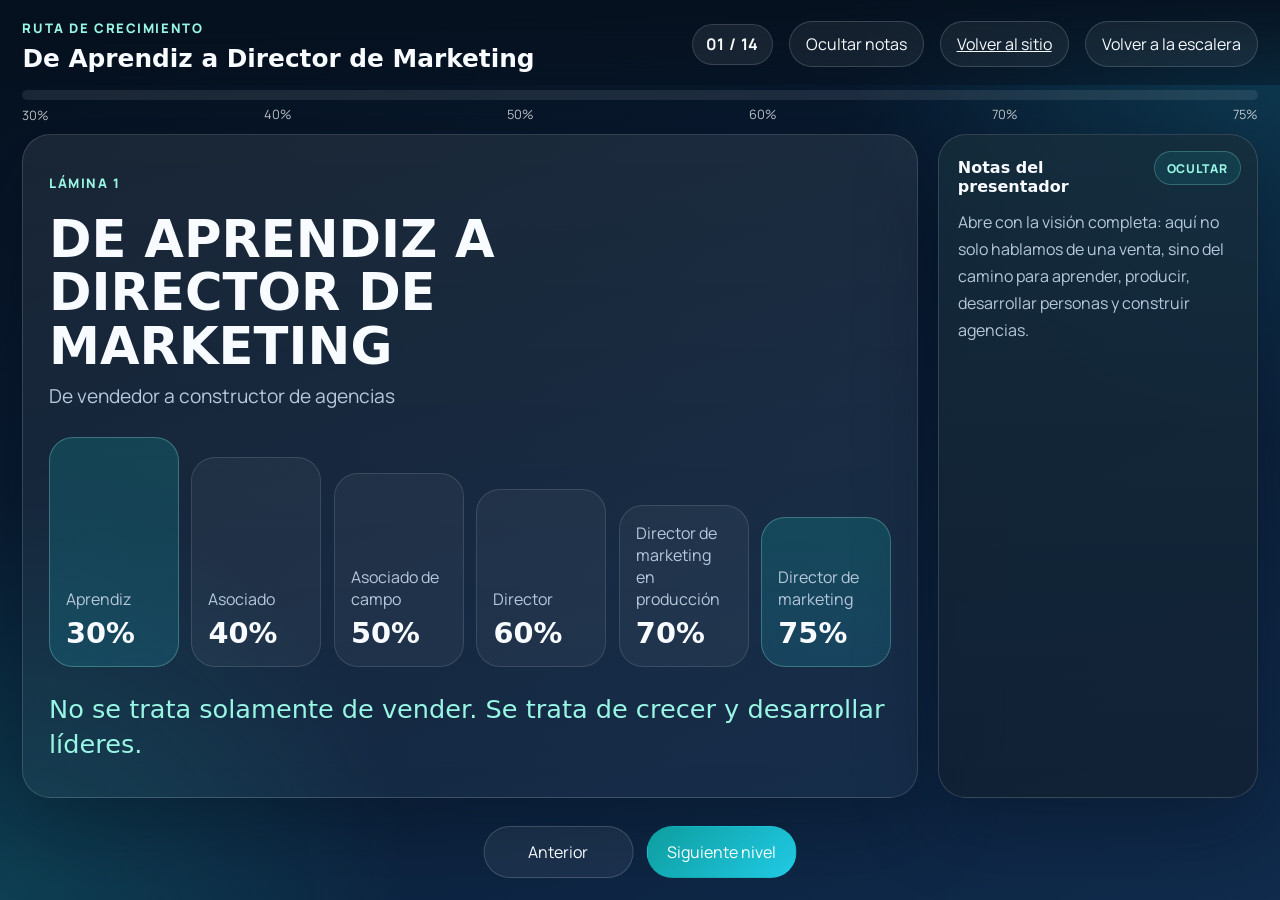
==== commit 69430e16: "Refine Spanish copy across career deck" ====
--- a/career/index.html
+++ b/career/index.html
@@ -6,9 +6,9 @@
   <meta name="robots" content="index,follow" />
   <meta
     name="description"
-    content="Presentación interactiva en español sobre el crecimiento en PHP Agency desde Trainee 30% hasta Marketing Director 75%."
+    content="Presentación interactiva en español sobre el crecimiento en PHP Agency desde Aprendiz 30% hasta Director de Marketing 75%."
   />
-  <title>De Trainee a Marketing Director | Presentación Interactiva PHP</title>
+  <title>De Aprendiz a Director de Marketing | Presentación Interactiva PHP</title>
   <meta name="theme-color" content="#0b1f3a" />
   <link rel="preconnect" href="https://fonts.googleapis.com" />
   <link rel="preconnect" href="https://fonts.gstatic.com" crossorigin />
@@ -20,8 +20,8 @@
 
   <header class="topbar">
     <div class="brand">
-      <span class="brand__eyebrow">Presentación Zoom</span>
-      <h1 class="brand__title">De Trainee a Marketing Director</h1>
+      <span class="brand__eyebrow">Ruta de crecimiento</span>
+      <h1 class="brand__title">De Aprendiz a Director de Marketing</h1>
     </div>
     <div class="topbar__meta">
       <div class="slide-count">
@@ -53,16 +53,16 @@
     <section class="slide is-active" data-slide="1" data-progress="30">
       <div class="slide__content">
         <p class="eyebrow">Lámina 1</p>
-        <h2 class="slide__title">DE TRAINEE A MARKETING DIRECTOR</h2>
+        <h2 class="slide__title">DE APRENDIZ A DIRECTOR DE MARKETING</h2>
         <p class="slide__subtitle">De vendedor a constructor de agencias</p>
 
         <div class="ladder ladder--hero">
-          <div class="ladder-step is-lit"><span>Trainee</span><strong>30%</strong></div>
-          <div class="ladder-step"><span>Associate</span><strong>40%</strong></div>
-          <div class="ladder-step"><span>Field Associate</span><strong>50%</strong></div>
+          <div class="ladder-step is-lit"><span>Aprendiz</span><strong>30%</strong></div>
+          <div class="ladder-step"><span>Asociado</span><strong>40%</strong></div>
+          <div class="ladder-step"><span>Asociado de campo</span><strong>50%</strong></div>
           <div class="ladder-step"><span>Director</span><strong>60%</strong></div>
-          <div class="ladder-step"><span>Producing MD</span><strong>70%</strong></div>
-          <div class="ladder-step ladder-step--final"><span>Marketing Director</span><strong>75%</strong></div>
+          <div class="ladder-step"><span>Director de marketing en producción</span><strong>70%</strong></div>
+          <div class="ladder-step ladder-step--final"><span>Director de marketing</span><strong>75%</strong></div>
         </div>
 
         <p class="hero-quote">No se trata solamente de vender. Se trata de crecer y desarrollar líderes.</p>
@@ -85,7 +85,7 @@
           <div class="flow-node">Estudio</div>
           <div class="flow-node">Examen</div>
           <div class="flow-node is-accent">Licencia activa</div>
-          <div class="flow-node">Appointments</div>
+          <div class="flow-node">Nombramientos</div>
           <div class="flow-node">Producción autorizada</div>
           <div class="flow-node">Comisiones</div>
         </div>
@@ -132,7 +132,7 @@
     <section class="slide slide--level" data-slide="4" data-progress="30">
       <div class="slide__content">
         <p class="eyebrow">Lámina 4</p>
-        <h2 class="slide__title">NIVEL 1 — TRAINEE</h2>
+        <h2 class="slide__title">NIVEL 1 — APRENDIZ</h2>
         <div class="level-hero">
           <div class="level-rate">
             <span class="level-rate__label">Nivel base</span>
@@ -151,9 +151,9 @@
         </div>
         <div class="reveal-stage" data-stage="1">
           <div class="requirements">
-            <div class="requirement">Complete New Associate Agreement</div>
-            <div class="requirement">Complete Week 1 of PHP System Flow</div>
-            <div class="requirement">Qualify for Fast Start School</div>
+            <div class="requirement">Completar el acuerdo de nuevo asociado</div>
+            <div class="requirement">Completar la semana 1 del sistema PHP</div>
+            <div class="requirement">Calificar para la Escuela de Inicio Rápido</div>
           </div>
         </div>
       </div>
@@ -166,7 +166,7 @@
     <section class="slide slide--level" data-slide="5" data-progress="40">
       <div class="slide__content">
         <p class="eyebrow">Lámina 5</p>
-        <h2 class="slide__title">NIVEL 2 — ASSOCIATE</h2>
+        <h2 class="slide__title">NIVEL 2 — ASOCIADO</h2>
         <div class="level-hero">
           <div class="level-rate">
             <span class="level-rate__label">Producción personal</span>
@@ -196,14 +196,14 @@
             <div class="org-chart">
               <div class="org-chart__leader">TÚ · 40%</div>
               <div class="org-chart__row">
-                <div class="org-card">Trainee 30%</div>
-                <div class="org-card">Trainee 30%</div>
-                <div class="org-card">Trainee 30%</div>
+                <div class="org-card">Aprendiz 30%</div>
+                <div class="org-card">Aprendiz 30%</div>
+                <div class="org-card">Aprendiz 30%</div>
               </div>
             </div>
             <div class="team-math">
-              <div><span>10% de diferencial</span><strong>$300 por Trainee</strong></div>
-              <div><span>3 Trainees</span><strong>$900 del equipo</strong></div>
+              <div><span>10% de diferencial</span><strong>$300 por aprendiz</strong></div>
+              <div><span>3 aprendices</span><strong>$900 del equipo</strong></div>
               <div><span>+ 1 venta personal</span><strong>$2,100 total</strong></div>
             </div>
             <p class="sim-tag">SIMULACIÓN EDUCATIVA</p>
@@ -219,7 +219,7 @@
     <section class="slide slide--level" data-slide="6" data-progress="50">
       <div class="slide__content">
         <p class="eyebrow">Lámina 6</p>
-        <h2 class="slide__title">NIVEL 3 — FIELD ASSOCIATE</h2>
+        <h2 class="slide__title">NIVEL 3 — ASOCIADO DE CAMPO</h2>
         <div class="level-hero">
           <div class="level-rate">
             <span class="level-rate__label">Crecimiento visible</span>
@@ -240,10 +240,10 @@
           <div class="reveal-stage" data-stage="1">
             <div class="requirements requirements--dense">
               <div class="requirement">Licencia</div>
-              <div class="requirement">1 Associate directo</div>
-              <div class="requirement">15 Base Recruits</div>
-              <div class="requirement">15 Submitted Applications</div>
-              <div class="requirement">30,000 Submitted Points</div>
+              <div class="requirement">1 asociado directo</div>
+              <div class="requirement">15 reclutas base</div>
+              <div class="requirement">15 solicitudes presentadas</div>
+              <div class="requirement">30,000 puntos presentados</div>
             </div>
             <button class="stage-btn" type="button" data-stage-next>Ahora revela el equipo</button>
           </div>
@@ -251,13 +251,13 @@
             <div class="org-chart">
               <div class="org-chart__leader">TÚ · 50%</div>
               <div class="org-chart__row">
-                <div class="org-card">3 Trainees · 30%</div>
-                <div class="org-card">1 Associate · 40%</div>
+                <div class="org-card">3 aprendices · 30%</div>
+                <div class="org-card">1 asociado · 40%</div>
               </div>
             </div>
             <div class="team-math">
-              <div><span>3 Trainees</span><strong>$1,800</strong></div>
-              <div><span>1 Associate</span><strong>$300</strong></div>
+              <div><span>3 aprendices</span><strong>$1,800</strong></div>
+              <div><span>1 asociado</span><strong>$300</strong></div>
               <div><span>Total equipo + venta</span><strong>$3,600</strong></div>
             </div>
           </div>
@@ -265,7 +265,7 @@
       </div>
       <aside class="speaker-note">
         <h3>Notas del presentador</h3>
-        <p>Subraya la idea de estructura: ya no solo reclutas gente; ya empiezas a desarrollar a alguien que también avanzó a Associate.</p>
+        <p>Subraya la idea de estructura: ya no solo reclutas gente; ya empiezas a desarrollar a alguien que también avanzó a asociado.</p>
       </aside>
     </section>
 
@@ -292,12 +292,12 @@
           </div>
           <div class="reveal-stage" data-stage="1">
             <div class="requirements requirements--dense">
-              <div class="requirement">2 Field Associates directos</div>
-              <div class="requirement">o 1 FA + 2 Associates directos</div>
-              <div class="requirement">6 Licensed &amp; Appointed Agents</div>
-              <div class="requirement">30 Base Recruits</div>
-              <div class="requirement">30 Submitted Applications</div>
-              <div class="requirement">60,000 Submitted Points</div>
+              <div class="requirement">2 asociados de campo directos</div>
+              <div class="requirement">o 1 asociado de campo + 2 asociados directos</div>
+              <div class="requirement">6 agentes con licencia y nombramiento</div>
+              <div class="requirement">30 reclutas base</div>
+              <div class="requirement">30 solicitudes presentadas</div>
+              <div class="requirement">60,000 puntos presentados</div>
             </div>
             <button class="stage-btn" type="button" data-stage-next>Ahora revela el equipo</button>
           </div>
@@ -305,9 +305,9 @@
             <div class="org-chart">
               <div class="org-chart__leader">TÚ · 60%</div>
               <div class="org-chart__row">
-                <div class="org-card">3 Trainees</div>
-                <div class="org-card">2 Associates</div>
-                <div class="org-card">1 FA</div>
+                <div class="org-card">3 aprendices</div>
+                <div class="org-card">2 asociados</div>
+                <div class="org-card">1 asociado de campo</div>
               </div>
             </div>
             <div class="team-math">
@@ -327,7 +327,7 @@
     <section class="slide slide--level" data-slide="8" data-progress="70">
       <div class="slide__content">
         <p class="eyebrow">Lámina 8</p>
-        <h2 class="slide__title">PRODUCING MARKETING DIRECTOR</h2>
+        <h2 class="slide__title">DIRECTOR DE MARKETING EN PRODUCCIÓN</h2>
         <div class="level-hero">
           <div class="level-rate">
             <span class="level-rate__label">Cambio de mentalidad</span>
@@ -348,7 +348,7 @@
           <div class="reveal-stage" data-stage="1">
             <div class="requirements">
               <div class="requirement">Ser Director en el sistema</div>
-              <div class="requirement">200,000 Personal Paid Points de por vida</div>
+              <div class="requirement">200,000 puntos personales pagados de por vida</div>
             </div>
             <button class="stage-btn" type="button" data-stage-next>Ahora revela el equipo</button>
           </div>
@@ -356,9 +356,9 @@
             <div class="org-chart org-chart--wide">
               <div class="org-chart__leader">TÚ · 70%</div>
               <div class="org-chart__row">
-                <div class="org-card">3 Trainees</div>
-                <div class="org-card">3 Associates</div>
-                <div class="org-card">2 FAs</div>
+                <div class="org-card">3 aprendices</div>
+                <div class="org-card">3 asociados</div>
+                <div class="org-card">2 asociados de campo</div>
                 <div class="org-card">1 Director</div>
               </div>
             </div>
@@ -379,12 +379,12 @@
     <section class="slide slide--level" data-slide="9" data-progress="75">
       <div class="slide__content">
         <p class="eyebrow">Lámina 9</p>
-        <h2 class="slide__title">MARKETING DIRECTOR</h2>
+        <h2 class="slide__title">DIRECTOR DE MARKETING</h2>
         <div class="level-hero">
           <div class="level-rate">
             <span class="level-rate__label">Visión de escala</span>
             <strong class="count-up" data-target="75" data-suffix="%">0%</strong>
-            <p>Llegar a Marketing Director no es el final.</p>
+            <p>Llegar a director de marketing no es el final.</p>
           </div>
           <div class="level-value">
             <span>$3,000 × 75%</span>
@@ -399,13 +399,13 @@
           </div>
           <div class="reveal-stage" data-stage="1">
             <div class="requirements requirements--dense">
-              <div class="requirement">3 Field Associates directos</div>
-              <div class="requirement">o 1 Director directo + 1 FA directo</div>
-              <div class="requirement">15 Licensed &amp; Appointed Agents</div>
-              <div class="requirement">50 Super Team Recruits</div>
-              <div class="requirement">50 Submitted Applications</div>
-              <div class="requirement">100,000 Super Team Submitted Points</div>
-              <div class="requirement">70% Placement</div>
+              <div class="requirement">3 asociados de campo directos</div>
+              <div class="requirement">o 1 director directo + 1 asociado de campo directo</div>
+              <div class="requirement">15 agentes con licencia y nombramiento</div>
+              <div class="requirement">50 reclutas del equipo superior</div>
+              <div class="requirement">50 solicitudes presentadas</div>
+              <div class="requirement">100,000 puntos presentados del equipo superior</div>
+              <div class="requirement">70% de colocación</div>
             </div>
             <button class="stage-btn" type="button" data-stage-next>Ahora revela el equipo</button>
           </div>
@@ -413,11 +413,11 @@
             <div class="org-chart org-chart--wide">
               <div class="org-chart__leader">TÚ · 75%</div>
               <div class="org-chart__row">
-                <div class="org-card">3 Trainees</div>
-                <div class="org-card">3 Associates</div>
-                <div class="org-card">3 FAs</div>
-                <div class="org-card">3 Directors</div>
-                <div class="org-card">1 Producing MD</div>
+                <div class="org-card">3 aprendices</div>
+                <div class="org-card">3 asociados</div>
+                <div class="org-card">3 asociados de campo</div>
+                <div class="org-card">3 directores</div>
+                <div class="org-card">1 director de marketing en producción</div>
               </div>
             </div>
             <div class="team-math">
@@ -430,7 +430,7 @@
       </div>
       <aside class="speaker-note">
         <h3>Notas del presentador</h3>
-        <p>La frase clave aquí es: “Cuando llegas a Marketing Director, tu visión tiene que cambiar. Ahora quieres desarrollar líderes capaces de construir su propia organización.”</p>
+        <p>La frase clave aquí es: “Cuando llegas a director de marketing, tu visión tiene que cambiar. Ahora quieres desarrollar líderes capaces de construir su propia organización.”</p>
       </aside>
     </section>
 
@@ -439,12 +439,12 @@
         <p class="eyebrow">Lámina 10</p>
         <h2 class="slide__title">MISMA PÓLIZA. MAYOR NIVEL. MAYOR RESPONSABILIDAD.</h2>
         <div class="ladder ladder--full">
-          <div class="ladder-step is-lit"><span>Trainee</span><small>30%</small><strong>$900</strong></div>
-          <div class="ladder-step is-lit"><span>Associate</span><small>40%</small><strong>$1,200</strong></div>
-          <div class="ladder-step is-lit"><span>Field Associate</span><small>50%</small><strong>$1,500</strong></div>
+          <div class="ladder-step is-lit"><span>Aprendiz</span><small>30%</small><strong>$900</strong></div>
+          <div class="ladder-step is-lit"><span>Asociado</span><small>40%</small><strong>$1,200</strong></div>
+          <div class="ladder-step is-lit"><span>Asociado de campo</span><small>50%</small><strong>$1,500</strong></div>
           <div class="ladder-step is-lit"><span>Director</span><small>60%</small><strong>$1,800</strong></div>
-          <div class="ladder-step is-lit"><span>Producing MD</span><small>70%</small><strong>$2,100</strong></div>
-          <div class="ladder-step ladder-step--final is-lit"><span>Marketing Director</span><small>75%</small><strong>$2,250</strong></div>
+          <div class="ladder-step is-lit"><span>Director de marketing en producción</span><small>70%</small><strong>$2,100</strong></div>
+          <div class="ladder-step ladder-step--final is-lit"><span>Director de marketing</span><small>75%</small><strong>$2,250</strong></div>
         </div>
       </div>
       <aside class="speaker-note">
@@ -459,28 +459,28 @@
         <h2 class="slide__title">¿QUÉ PASA CUANDO DESARROLLAS PERSONAS?</h2>
         <div class="comparison-grid">
           <article class="comparison-card">
-            <span>Associate 40%</span>
-            <p>3 Trainees</p>
+            <span>Asociado 40%</span>
+            <p>3 aprendices</p>
             <strong>$2,100</strong>
           </article>
           <article class="comparison-card">
-            <span>Field Associate 50%</span>
-            <p>3 Trainees + 1 Associate</p>
+            <span>Asociado de campo 50%</span>
+            <p>3 aprendices + 1 asociado</p>
             <strong>$3,600</strong>
           </article>
           <article class="comparison-card">
             <span>Director 60%</span>
-            <p>3 Trainees + 2 Associates + 1 FA</p>
+            <p>3 aprendices + 2 asociados + 1 asociado de campo</p>
             <strong>$6,000</strong>
           </article>
           <article class="comparison-card">
-            <span>Producing MD 70%</span>
-            <p>3 Trainees + 3 Associates + 2 FA + 1 Director</p>
+            <span>Director de marketing en producción 70%</span>
+            <p>3 aprendices + 3 asociados + 2 asociados de campo + 1 director</p>
             <strong>$9,900</strong>
           </article>
           <article class="comparison-card comparison-card--featured">
-            <span>Marketing Director 75%</span>
-            <p>3 Trainees + 3 Associates + 3 FA + 3 Directors + 1 Producing MD</p>
+            <span>Director de marketing 75%</span>
+            <p>3 aprendices + 3 asociados + 3 asociados de campo + 3 directores + 1 director de marketing en producción</p>
             <strong>$13,200</strong>
           </article>
         </div>
@@ -497,12 +497,12 @@
         <p class="eyebrow">Lámina 12</p>
         <h2 class="slide__title">UN VERDADERO LÍDER HACE CRECER A SU GENTE</h2>
         <div class="leadership-flow">
-          <div class="leadership-step">Trainee 30%</div>
-          <div class="leadership-step">Associate 40%</div>
-          <div class="leadership-step">FA 50%</div>
+          <div class="leadership-step">Aprendiz 30%</div>
+          <div class="leadership-step">Asociado 40%</div>
+          <div class="leadership-step">Asociado de campo 50%</div>
           <div class="leadership-step">Director 60%</div>
-          <div class="leadership-step">Producing MD 70%</div>
-          <div class="leadership-step leadership-step--gold">MD 75%</div>
+          <div class="leadership-step">Director de marketing en producción 70%</div>
+          <div class="leadership-step leadership-step--gold">Director de marketing 75%</div>
         </div>
         <blockquote class="big-quote">La meta no es ganar más porque ellos se queden abajo. La meta es ayudarlos a subir.</blockquote>
         <p class="slide__subtitle">Cuando ellos crecen, la organización crece.</p>
@@ -525,7 +525,7 @@
           <div class="scale-tier scale-tier--5">Múltiples agencias</div>
         </div>
         <div class="four-steps">
-          <div>1. Produces</div>
+          <div>1. Aprendes y produces</div>
           <div>2. Desarrollas personas</div>
           <div>3. Desarrollas líderes</div>
           <div>4. Los líderes desarrollan nuevas agencias</div>
@@ -556,7 +556,7 @@
           <p>El camino empieza entendiendo dónde estás hoy y qué paso sigue para ti.</p>
         </div>
         <p class="foot-disclaimer foot-disclaimer--long">
-          Los cálculos presentados son ejemplos educativos simplificados basados en una póliza hipotética de $250 mensuales. No representan ingresos garantizados. Las comisiones y promociones reales dependen de licencia, appointments, producto, carrier, emisión, placement, persistencia, elegibilidad y del plan vigente de PHP Agency. Los ejemplos de diferenciales de equipo deben validarse contra las reglas contractuales vigentes antes de utilizarse como representación oficial de compensación.
+          Los cálculos presentados son ejemplos educativos simplificados basados en una póliza hipotética de $250 mensuales. No representan ingresos garantizados. Las comisiones y promociones reales dependen de licencia, nombramientos, producto, aseguradora, emisión, colocación, persistencia, elegibilidad y del plan vigente de PHP Agency. Los ejemplos de diferenciales de equipo deben validarse contra las reglas contractuales vigentes antes de utilizarse como representación oficial de compensación.
         </p>
       </div>
       <aside class="speaker-note">
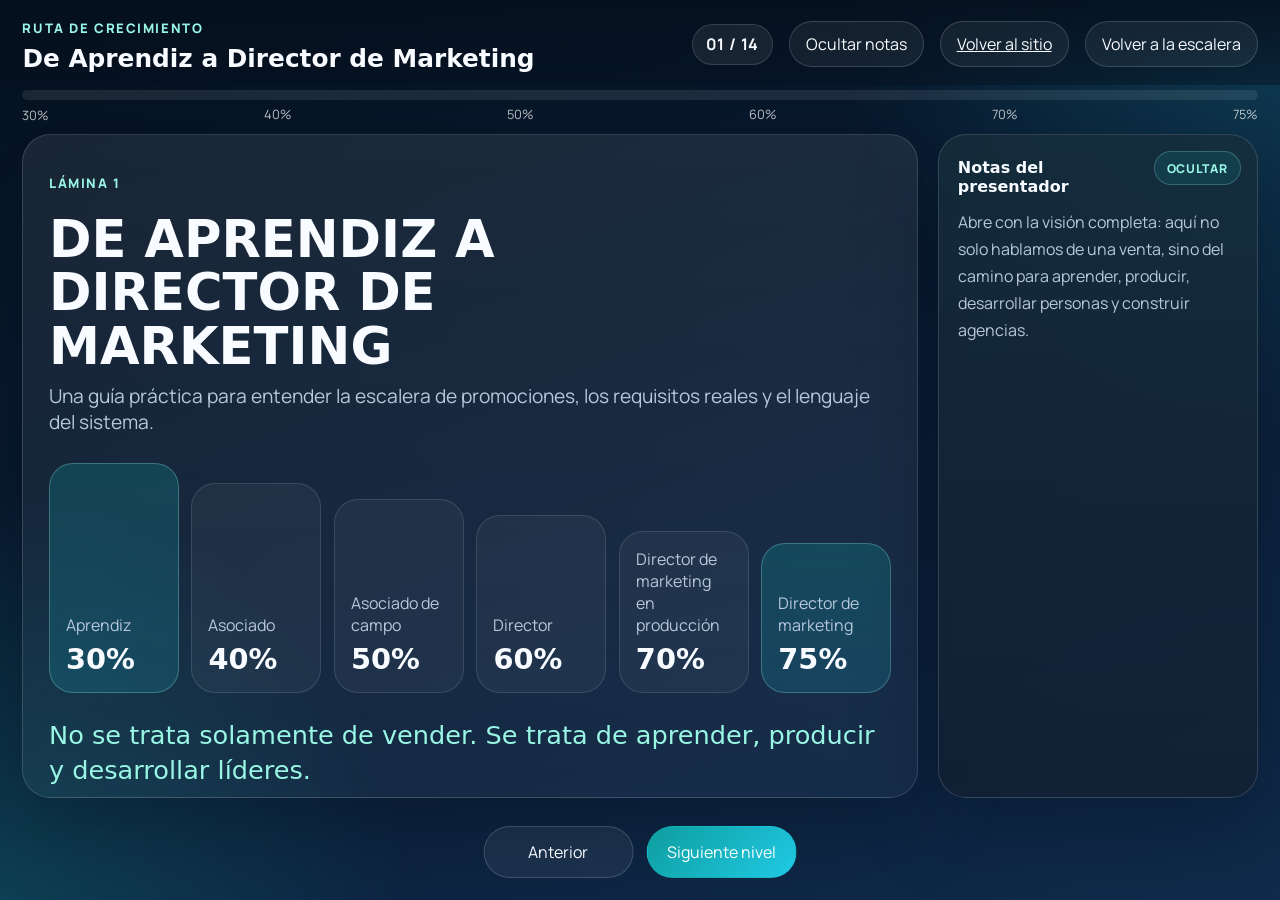
==== commit e61155d8: "Align career deck with PHP promotions manual" ====
--- a/career/index.html
+++ b/career/index.html
@@ -54,7 +54,7 @@
       <div class="slide__content">
         <p class="eyebrow">Lámina 1</p>
         <h2 class="slide__title">DE APRENDIZ A DIRECTOR DE MARKETING</h2>
-        <p class="slide__subtitle">De vendedor a constructor de agencias</p>
+        <p class="slide__subtitle">Una guía práctica para entender la escalera de promociones, los requisitos reales y el lenguaje del sistema.</p>
 
         <div class="ladder ladder--hero">
           <div class="ladder-step is-lit"><span>Aprendiz</span><strong>30%</strong></div>
@@ -65,7 +65,7 @@
           <div class="ladder-step ladder-step--final"><span>Director de marketing</span><strong>75%</strong></div>
         </div>
 
-        <p class="hero-quote">No se trata solamente de vender. Se trata de crecer y desarrollar líderes.</p>
+        <p class="hero-quote">No se trata solamente de vender. Se trata de aprender, producir y desarrollar líderes.</p>
       </div>
       <aside class="speaker-note">
         <h3>Notas del presentador</h3>
@@ -77,7 +77,7 @@
       <div class="slide__content">
         <p class="eyebrow">Lámina 2</p>
         <h2 class="slide__title">PRIMERO, LA LICENCIA</h2>
-        <p class="slide__subtitle">Antes de ganar comisiones, primero te autorizas para producir.</p>
+        <p class="slide__subtitle">Antes de pensar en promociones o comisiones, primero necesitas la base regulatoria para producir correctamente.</p>
 
         <div class="flow-line">
           <div class="flow-node">Registro</div>
@@ -105,7 +105,7 @@
     <section class="slide" data-slide="3" data-progress="30">
       <div class="slide__content">
         <p class="eyebrow">Lámina 3</p>
-        <h2 class="slide__title">HAGÁMOSLO FÁCIL</h2>
+        <h2 class="slide__title">EL EJEMPLO BASE</h2>
         <div class="policy-math">
           <div class="math-card"><span>$250</span><small>mensuales</small></div>
           <div class="math-operator">× 12</div>
@@ -121,7 +121,11 @@
           <div><span>75%</span><strong>$2,250</strong></div>
         </div>
 
-        <p class="hero-quote">Usaremos siempre la misma póliza para entender el crecimiento.</p>
+        <div class="focus-panel">
+          <span class="focus-panel__tag">Diferencia clave</span>
+          <strong>PUNTOS SOMETIDOS NO ES LO MISMO QUE PUNTOS PAGADOS</strong>
+          <p>Cuando la solicitud se envía al sistema hablamos de solicitud sometida y puntos sometidos. Cuando el caso alcanza el estado reconocido como pagado, hablamos de puntos pagados. La promoción exacta depende de cuál de los dos pida la regla.</p>
+        </div>
       </div>
       <aside class="speaker-note">
         <h3>Notas del presentador</h3>
@@ -137,20 +141,21 @@
           <div class="level-rate">
             <span class="level-rate__label">Nivel base</span>
             <strong class="count-up" data-target="30" data-suffix="%">0%</strong>
-            <p>Estoy aprendiendo el sistema.</p>
+            <p>Estás en entrenamiento y construcción de fundamentos.</p>
           </div>
           <div class="level-value">
             <span>$3,000 × 30%</span>
             <strong class="count-up" data-target="900" data-prefix="$">0</strong>
-            <small>Ejemplo de comisión personal una vez que la persona sea elegible/autorizada para recibirla.</small>
+            <small>Ejemplo educativo de porcentaje. No sustituye elegibilidad, licencia ni reglas contractuales.</small>
           </div>
         </div>
 
         <div class="reveal-stage is-visible" data-stage="0">
           <button class="stage-btn" type="button" data-stage-next>Revelar requisitos</button>
         </div>
-        <div class="reveal-stage" data-stage="1">
+          <div class="reveal-stage" data-stage="1">
           <div class="requirements">
+            <div class="requirement">Sin plazo específico en esta etapa</div>
             <div class="requirement">Completar el acuerdo de nuevo asociado</div>
             <div class="requirement">Completar la semana 1 del sistema PHP</div>
             <div class="requirement">Calificar para la Escuela de Inicio Rápido</div>
@@ -169,9 +174,9 @@
         <h2 class="slide__title">NIVEL 2 — ASOCIADO</h2>
         <div class="level-hero">
           <div class="level-rate">
-            <span class="level-rate__label">Producción personal</span>
+            <span class="level-rate__label">Primera promoción</span>
             <strong class="count-up" data-target="40" data-suffix="%">0%</strong>
-            <p>Empiezas a producir y a construir.</p>
+            <p>Aquí ya hay ventana de promoción y requisitos medibles.</p>
           </div>
           <div class="level-value">
             <span>$3,000 × 40%</span>
@@ -186,6 +191,7 @@
           </div>
           <div class="reveal-stage" data-stage="1">
             <div class="requirements">
+              <div class="requirement">Plazo: 30 días</div>
               <div class="requirement">3 directos</div>
               <div class="requirement">3 aplicaciones sometidas</div>
               <div class="requirement">3,000 puntos sometidos</div>
@@ -202,9 +208,9 @@
               </div>
             </div>
             <div class="team-math">
-              <div><span>10% de diferencial</span><strong>$300 por aprendiz</strong></div>
-              <div><span>3 aprendices</span><strong>$900 del equipo</strong></div>
-              <div><span>+ 1 venta personal</span><strong>$2,100 total</strong></div>
+              <div><span>3 directos</span><strong>cumplen la parte de reclutamiento</strong></div>
+              <div><span>3 solicitudes</span><strong>cumplen la parte operativa</strong></div>
+              <div><span>3,000 puntos sometidos</span><strong>cumplen la parte de producción</strong></div>
             </div>
             <p class="sim-tag">SIMULACIÓN EDUCATIVA</p>
           </div>
@@ -212,7 +218,7 @@
       </div>
       <aside class="speaker-note">
         <h3>Notas del presentador</h3>
-        <p>Aquí aparece la primera gran idea: ya no todo depende de tu propia venta. Ahora empiezas a combinar producción personal con desarrollo de equipo.</p>
+        <p>Aquí aparece la primera gran idea: para ascender no basta con volumen. La promoción combina reclutamiento, solicitudes y puntos dentro del plazo.</p>
       </aside>
     </section>
 
@@ -222,9 +228,9 @@
         <h2 class="slide__title">NIVEL 3 — ASOCIADO DE CAMPO</h2>
         <div class="level-hero">
           <div class="level-rate">
-            <span class="level-rate__label">Crecimiento visible</span>
+            <span class="level-rate__label">Primer nivel de liderazgo</span>
             <strong class="count-up" data-target="50" data-suffix="%">0%</strong>
-            <p>Producción + desarrollo de personas.</p>
+            <p>Aquí ya se exige licencia y desarrollo de un asociado directo.</p>
           </div>
           <div class="level-value">
             <span>$3,000 × 50%</span>
@@ -239,6 +245,7 @@
           </div>
           <div class="reveal-stage" data-stage="1">
             <div class="requirements requirements--dense">
+              <div class="requirement">Plazo: 90 días</div>
               <div class="requirement">Licencia</div>
               <div class="requirement">1 asociado directo</div>
               <div class="requirement">15 reclutas base</div>
@@ -256,9 +263,9 @@
               </div>
             </div>
             <div class="team-math">
-              <div><span>3 aprendices</span><strong>$1,800</strong></div>
-              <div><span>1 asociado</span><strong>$300</strong></div>
-              <div><span>Total equipo + venta</span><strong>$3,600</strong></div>
+              <div><span>Licencia activa</span><strong>habilita la operación regulada</strong></div>
+              <div><span>1 asociado directo</span><strong>confirma desarrollo real</strong></div>
+              <div><span>15 reclutas + 15 solicitudes + 30,000 puntos</span><strong>forman la base de promoción</strong></div>
             </div>
           </div>
         </div>
@@ -275,9 +282,9 @@
         <h2 class="slide__title">NIVEL 4 — DIRECTOR</h2>
         <div class="level-hero">
           <div class="level-rate">
-            <span class="level-rate__label">Estructura real</span>
+            <span class="level-rate__label">Liderazgo estructural</span>
             <strong class="count-up" data-target="60" data-suffix="%">0%</strong>
-            <p>Ya estás construyendo estructura.</p>
+            <p>Ahora se mide tu capacidad de desarrollar varias líneas y agentes habilitados.</p>
           </div>
           <div class="level-value">
             <span>$3,000 × 60%</span>
@@ -292,6 +299,7 @@
           </div>
           <div class="reveal-stage" data-stage="1">
             <div class="requirements requirements--dense">
+              <div class="requirement">Plazo: 90 días</div>
               <div class="requirement">2 asociados de campo directos</div>
               <div class="requirement">o 1 asociado de campo + 2 asociados directos</div>
               <div class="requirement">6 agentes con licencia y nombramiento</div>
@@ -311,9 +319,9 @@
               </div>
             </div>
             <div class="team-math">
-              <div><span>Equipo</span><strong>$4,200</strong></div>
-              <div><span>+ venta personal</span><strong>$1,800</strong></div>
-              <div><span>Total ilustrativo</span><strong>$6,000</strong></div>
+              <div><span>2 asociados de campo o estructura equivalente</span><strong>miden profundidad</strong></div>
+              <div><span>6 agentes con licencia y nombramiento</span><strong>miden operación lista</strong></div>
+              <div><span>30 reclutas + 30 solicitudes + 60,000 puntos</span><strong>miden volumen y ejecución</strong></div>
             </div>
           </div>
         </div>
@@ -330,9 +338,9 @@
         <h2 class="slide__title">DIRECTOR DE MARKETING EN PRODUCCIÓN</h2>
         <div class="level-hero">
           <div class="level-rate">
-            <span class="level-rate__label">Cambio de mentalidad</span>
+            <span class="level-rate__label">Métrica distinta</span>
             <strong class="count-up" data-target="70" data-suffix="%">0%</strong>
-            <p>Ya estás dejando de pensar solamente como productor.</p>
+            <p>Aquí cambia el tipo de requisito: ya no es sometido, sino pagado y acumulado.</p>
           </div>
           <div class="level-value">
             <span>$3,000 × 70%</span>
@@ -347,8 +355,8 @@
           </div>
           <div class="reveal-stage" data-stage="1">
             <div class="requirements">
-              <div class="requirement">Ser Director en el sistema</div>
-              <div class="requirement">200,000 puntos personales pagados de por vida</div>
+              <div class="requirement">Debes ser Director en el sistema</div>
+              <div class="requirement">200,000 puntos personales pagados acumulados de por vida</div>
             </div>
             <button class="stage-btn" type="button" data-stage-next>Ahora revela el equipo</button>
           </div>
@@ -363,16 +371,16 @@
               </div>
             </div>
             <div class="team-math">
-              <div><span>Total equipo</span><strong>$7,800</strong></div>
-              <div><span>+ venta personal</span><strong>$2,100</strong></div>
-              <div><span>Total ilustrativo</span><strong>$9,900</strong></div>
-            </div>
-          </div>
-        </div>
-      </div>
-      <aside class="speaker-note">
-        <h3>Notas del presentador</h3>
-        <p>Aquí cambia la conversación: todavía produces, pero lo realmente poderoso es que ya estás desarrollando líderes dentro de una estructura más amplia.</p>
+              <div><span>Puntos personales pagados</span><strong>no es lo mismo que puntos sometidos</strong></div>
+              <div><span>Acumulados de por vida</span><strong>no dependen de una sola ventana corta</strong></div>
+              <div><span>El sistema debe reconocerlos como pagados</span><strong>antes de contarlos</strong></div>
+            </div>
+          </div>
+        </div>
+      </div>
+      <aside class="speaker-note">
+        <h3>Notas del presentador</h3>
+        <p>Aquí cambia la conversación: todavía produces, pero ahora el foco está en producción personal pagada acumulada y no solo en actividad reciente.</p>
       </aside>
     </section>
 
@@ -382,9 +390,9 @@
         <h2 class="slide__title">DIRECTOR DE MARKETING</h2>
         <div class="level-hero">
           <div class="level-rate">
-            <span class="level-rate__label">Visión de escala</span>
+            <span class="level-rate__label">Construcción de agencia</span>
             <strong class="count-up" data-target="75" data-suffix="%">0%</strong>
-            <p>Llegar a director de marketing no es el final.</p>
+            <p>Llegar a director de marketing no es el final; es una etapa de escala y distribución real.</p>
           </div>
           <div class="level-value">
             <span>$3,000 × 75%</span>
@@ -399,6 +407,7 @@
           </div>
           <div class="reveal-stage" data-stage="1">
             <div class="requirements requirements--dense">
+              <div class="requirement">Plazo: 90 días</div>
               <div class="requirement">3 asociados de campo directos</div>
               <div class="requirement">o 1 director directo + 1 asociado de campo directo</div>
               <div class="requirement">15 agentes con licencia y nombramiento</div>
@@ -421,8 +430,9 @@
               </div>
             </div>
             <div class="team-math">
-              <div><span>Total ilustrativo del equipo</span><strong>$10,950</strong></div>
-              <div><span>+ una venta personal</span><strong>$13,200</strong></div>
+              <div><span>Super equipo</span><strong>ya entra en los requisitos</strong></div>
+              <div><span>Placement 70%</span><strong>exige distribución, no solo volumen</strong></div>
+              <div><span>No más del 50% desde una sola línea</span><strong>evita depender de una sola pierna fuerte</strong></div>
             </div>
             <p class="sim-tag">SIMULACIÓN EDUCATIVA — NO GARANTÍA DE INGRESOS</p>
           </div>
@@ -437,104 +447,104 @@
     <section class="slide" data-slide="10" data-progress="75">
       <div class="slide__content">
         <p class="eyebrow">Lámina 10</p>
-        <h2 class="slide__title">MISMA PÓLIZA. MAYOR NIVEL. MAYOR RESPONSABILIDAD.</h2>
+        <h2 class="slide__title">ESCALERA COMPLETA Y PLAZOS</h2>
         <div class="ladder ladder--full">
-          <div class="ladder-step is-lit"><span>Aprendiz</span><small>30%</small><strong>$900</strong></div>
-          <div class="ladder-step is-lit"><span>Asociado</span><small>40%</small><strong>$1,200</strong></div>
-          <div class="ladder-step is-lit"><span>Asociado de campo</span><small>50%</small><strong>$1,500</strong></div>
-          <div class="ladder-step is-lit"><span>Director</span><small>60%</small><strong>$1,800</strong></div>
-          <div class="ladder-step is-lit"><span>Director de marketing en producción</span><small>70%</small><strong>$2,100</strong></div>
-          <div class="ladder-step ladder-step--final is-lit"><span>Director de marketing</span><small>75%</small><strong>$2,250</strong></div>
-        </div>
-      </div>
-      <aside class="speaker-note">
-        <h3>Notas del presentador</h3>
-        <p>Esta lámina resume la escalera completa. Úsala para reforzar que el porcentaje sube, pero también sube la responsabilidad y la capacidad de desarrollar organización.</p>
+          <div class="ladder-step is-lit"><span>Aprendiz</span><small>30% · sin plazo</small><strong>Base</strong></div>
+          <div class="ladder-step is-lit"><span>Asociado</span><small>40% · 30 días</small><strong>Actividad inicial</strong></div>
+          <div class="ladder-step is-lit"><span>Asociado de campo</span><small>50% · 90 días</small><strong>Licencia + base</strong></div>
+          <div class="ladder-step is-lit"><span>Director</span><small>60% · 90 días</small><strong>Estructura</strong></div>
+          <div class="ladder-step is-lit"><span>Director de marketing en producción</span><small>70% · acumulado</small><strong>Puntos pagados</strong></div>
+          <div class="ladder-step ladder-step--final is-lit"><span>Director de marketing</span><small>75% · 90 días</small><strong>Agencia</strong></div>
+        </div>
+      </div>
+      <aside class="speaker-note">
+        <h3>Notas del presentador</h3>
+        <p>Esta lámina resume la escalera completa. Úsala para reforzar que el porcentaje sube, pero también suben los plazos, los requisitos y la responsabilidad de liderazgo.</p>
       </aside>
     </section>
 
     <section class="slide" data-slide="11" data-progress="75">
       <div class="slide__content">
         <p class="eyebrow">Lámina 11</p>
-        <h2 class="slide__title">¿QUÉ PASA CUANDO DESARROLLAS PERSONAS?</h2>
+        <h2 class="slide__title">GLOSARIO QUE TE AHORRA CONFUSIONES</h2>
         <div class="comparison-grid">
           <article class="comparison-card">
-            <span>Asociado 40%</span>
-            <p>3 aprendices</p>
-            <strong>$2,100</strong>
+            <span>Puntos sometidos</span>
+            <p>Producción correspondiente a solicitudes ya enviadas al sistema.</p>
+            <strong>No es lo mismo que pagados</strong>
           </article>
           <article class="comparison-card">
-            <span>Asociado de campo 50%</span>
-            <p>3 aprendices + 1 asociado</p>
-            <strong>$3,600</strong>
+            <span>Puntos pagados</span>
+            <p>Producción que el sistema ya reconoce como pagada.</p>
+            <strong>Clave para PMD</strong>
           </article>
           <article class="comparison-card">
-            <span>Director 60%</span>
-            <p>3 aprendices + 2 asociados + 1 asociado de campo</p>
-            <strong>$6,000</strong>
+            <span>Directo</span>
+            <p>Persona incorporada personalmente por ti en tu primera línea.</p>
+            <strong>Cuenta para estructura</strong>
           </article>
           <article class="comparison-card">
-            <span>Director de marketing en producción 70%</span>
-            <p>3 aprendices + 3 asociados + 2 asociados de campo + 1 director</p>
-            <strong>$9,900</strong>
+            <span>Reclutas de base</span>
+            <p>Reclutas que cuentan dentro de la base definida por el plan.</p>
+            <strong>No siempre son todos por igual</strong>
           </article>
           <article class="comparison-card comparison-card--featured">
-            <span>Director de marketing 75%</span>
-            <p>3 aprendices + 3 asociados + 3 asociados de campo + 3 directores + 1 director de marketing en producción</p>
-            <strong>$13,200</strong>
+            <span>Licenciado y habilitado</span>
+            <p>El agente tiene licencia y el nombramiento correspondiente cuando aplique.</p>
+            <strong>Cuenta para Director y MD</strong>
           </article>
         </div>
-        <p class="foot-disclaimer">Estos son ejemplos educativos simplificados, no proyecciones ni ingresos garantizados.</p>
-      </div>
-      <aside class="speaker-note">
-        <h3>Notas del presentador</h3>
-        <p>Aquí ayudas a que el prospecto vea el patrón: cuando desarrollas gente, cambia el tamaño de tu resultado y también cambia tu rol dentro del negocio.</p>
+        <p class="foot-disclaimer">Hablar con precisión evita malentendidos: sometido no significa pagado, y nombrado/habilitado no siempre significa solo “tener licencia”.</p>
+      </div>
+      <aside class="speaker-note">
+        <h3>Notas del presentador</h3>
+        <p>Usa esta lámina para ordenar vocabulario. Si la persona domina estos términos, entiende mucho mejor lo que el sistema realmente está pidiendo.</p>
       </aside>
     </section>
 
     <section class="slide" data-slide="12" data-progress="75">
       <div class="slide__content">
         <p class="eyebrow">Lámina 12</p>
-        <h2 class="slide__title">UN VERDADERO LÍDER HACE CRECER A SU GENTE</h2>
+        <h2 class="slide__title">REGLAS QUE NO DEBES PASAR POR ALTO</h2>
         <div class="leadership-flow">
-          <div class="leadership-step">Aprendiz 30%</div>
-          <div class="leadership-step">Asociado 40%</div>
-          <div class="leadership-step">Asociado de campo 50%</div>
-          <div class="leadership-step">Director 60%</div>
-          <div class="leadership-step">Director de marketing en producción 70%</div>
-          <div class="leadership-step leadership-step--gold">Director de marketing 75%</div>
-        </div>
-        <blockquote class="big-quote">La meta no es ganar más porque ellos se queden abajo. La meta es ayudarlos a subir.</blockquote>
-        <p class="slide__subtitle">Cuando ellos crecen, la organización crece.</p>
-      </div>
-      <aside class="speaker-note">
-        <h3>Notas del presentador</h3>
-        <p>Esta lámina es muy importante para la cultura. Ayuda a cambiar la percepción de “mi comisión” hacia “mi responsabilidad como desarrollador de personas”.</p>
+          <div class="leadership-step">La promoción tiene ventana de tiempo</div>
+          <div class="leadership-step">No todo cuenta como punto pagado</div>
+          <div class="leadership-step">Placement exige distribución</div>
+          <div class="leadership-step">No dependas de una sola línea</div>
+          <div class="leadership-step">Confirma siempre en Back Office</div>
+          <div class="leadership-step leadership-step--gold">Si hay duda, valida con Home Office</div>
+        </div>
+        <blockquote class="big-quote">La regla del 50% significa que no puedes depender de una sola pierna fuerte para completar toda la promoción.</blockquote>
+        <p class="slide__subtitle">Y cuando aparezca placement, debes validar cómo se distribuye la producción o la estructura según la regla vigente.</p>
+      </div>
+      <aside class="speaker-note">
+        <h3>Notas del presentador</h3>
+        <p>Esta lámina baja expectativas incorrectas y sube claridad. Ayuda a que la persona no vea la promoción como un simple atajo de volumen.</p>
       </aside>
     </section>
 
     <section class="slide" data-slide="13" data-progress="75">
       <div class="slide__content">
         <p class="eyebrow">Lámina 13</p>
-        <h2 class="slide__title">PIENSA MÁS GRANDE</h2>
+        <h2 class="slide__title">LAS PREGUNTAS CORRECTAS</h2>
         <div class="scale-visual">
-          <div class="scale-tier scale-tier--1">TÚ</div>
-          <div class="scale-tier scale-tier--2">3 líderes</div>
-          <div class="scale-tier scale-tier--3">9 líderes</div>
-          <div class="scale-tier scale-tier--4">27 líderes</div>
-          <div class="scale-tier scale-tier--5">Múltiples agencias</div>
+          <div class="scale-tier scale-tier--1">¿Cuántos reclutas?</div>
+          <div class="scale-tier scale-tier--2">¿Cuántas solicitudes?</div>
+          <div class="scale-tier scale-tier--3">¿Cuántos puntos?</div>
+          <div class="scale-tier scale-tier--4">¿Sometidos o pagados?</div>
+          <div class="scale-tier scale-tier--5">¿Qué líderes y en cuánto tiempo?</div>
         </div>
         <div class="four-steps">
-          <div>1. Aprendes y produces</div>
-          <div>2. Desarrollas personas</div>
-          <div>3. Desarrollas líderes</div>
-          <div>4. Los líderes desarrollan nuevas agencias</div>
-        </div>
-        <blockquote class="big-quote">No construyas solamente una agencia. Construye personas capaces de construir agencias.</blockquote>
-      </div>
-      <aside class="speaker-note">
-        <h3>Notas del presentador</h3>
-        <p>Conecta esta lámina con visión de largo plazo. Aquí el negocio deja de verse como una secuencia de ventas y empieza a verse como una plataforma de liderazgo.</p>
+          <div>1. ¿Necesito licencia para la siguiente promoción?</div>
+          <div>2. ¿Cuántas líneas deben aportar producción?</div>
+          <div>3. ¿Necesito agentes nombrados o habilitados?</div>
+          <div>4. ¿Ya confirmé la regla vigente en el sistema?</div>
+        </div>
+        <blockquote class="big-quote">Cuando un agente puede contestar estas preguntas, deja de ver la escalera como algo complicado y empieza a verla como un mapa de trabajo.</blockquote>
+      </div>
+      <aside class="speaker-note">
+        <h3>Notas del presentador</h3>
+        <p>Esta lámina convierte la conversación en acción. No se trata de memorizar títulos, sino de saber exactamente qué falta para el siguiente nivel.</p>
       </aside>
     </section>
 
@@ -553,10 +563,10 @@
         </div>
         <div class="closing-card">
           <strong>¿Cuál es tu próximo nivel?</strong>
-          <p>El camino empieza entendiendo dónde estás hoy y qué paso sigue para ti.</p>
+          <p>El camino empieza entendiendo dónde estás hoy, qué te falta y qué debe confirmarse en el sistema antes de presentar una promoción como cumplida.</p>
         </div>
         <p class="foot-disclaimer foot-disclaimer--long">
-          Los cálculos presentados son ejemplos educativos simplificados basados en una póliza hipotética de $250 mensuales. No representan ingresos garantizados. Las comisiones y promociones reales dependen de licencia, nombramientos, producto, aseguradora, emisión, colocación, persistencia, elegibilidad y del plan vigente de PHP Agency. Los ejemplos de diferenciales de equipo deben validarse contra las reglas contractuales vigentes antes de utilizarse como representación oficial de compensación.
+          Esta presentación resume un manual interno de entrenamiento basado en una versión de promociones identificada como 2022-1 y revisada en abril de 2022. Se usa únicamente con fines educativos. Los cálculos mostrados parten de una póliza hipotética de $250 mensuales y no representan ingresos garantizados. Las promociones reales dependen de licencia, nombramientos, producto, aseguradora, emisión, colocación, persistencia, elegibilidad y de la regla vigente confirmada en Back Office o con Home Office. Los diferenciales de equipo y el significado operativo de placement, super equipo y regla del 50% deben validarse antes de usarse como representación oficial.
         </p>
       </div>
       <aside class="speaker-note">
